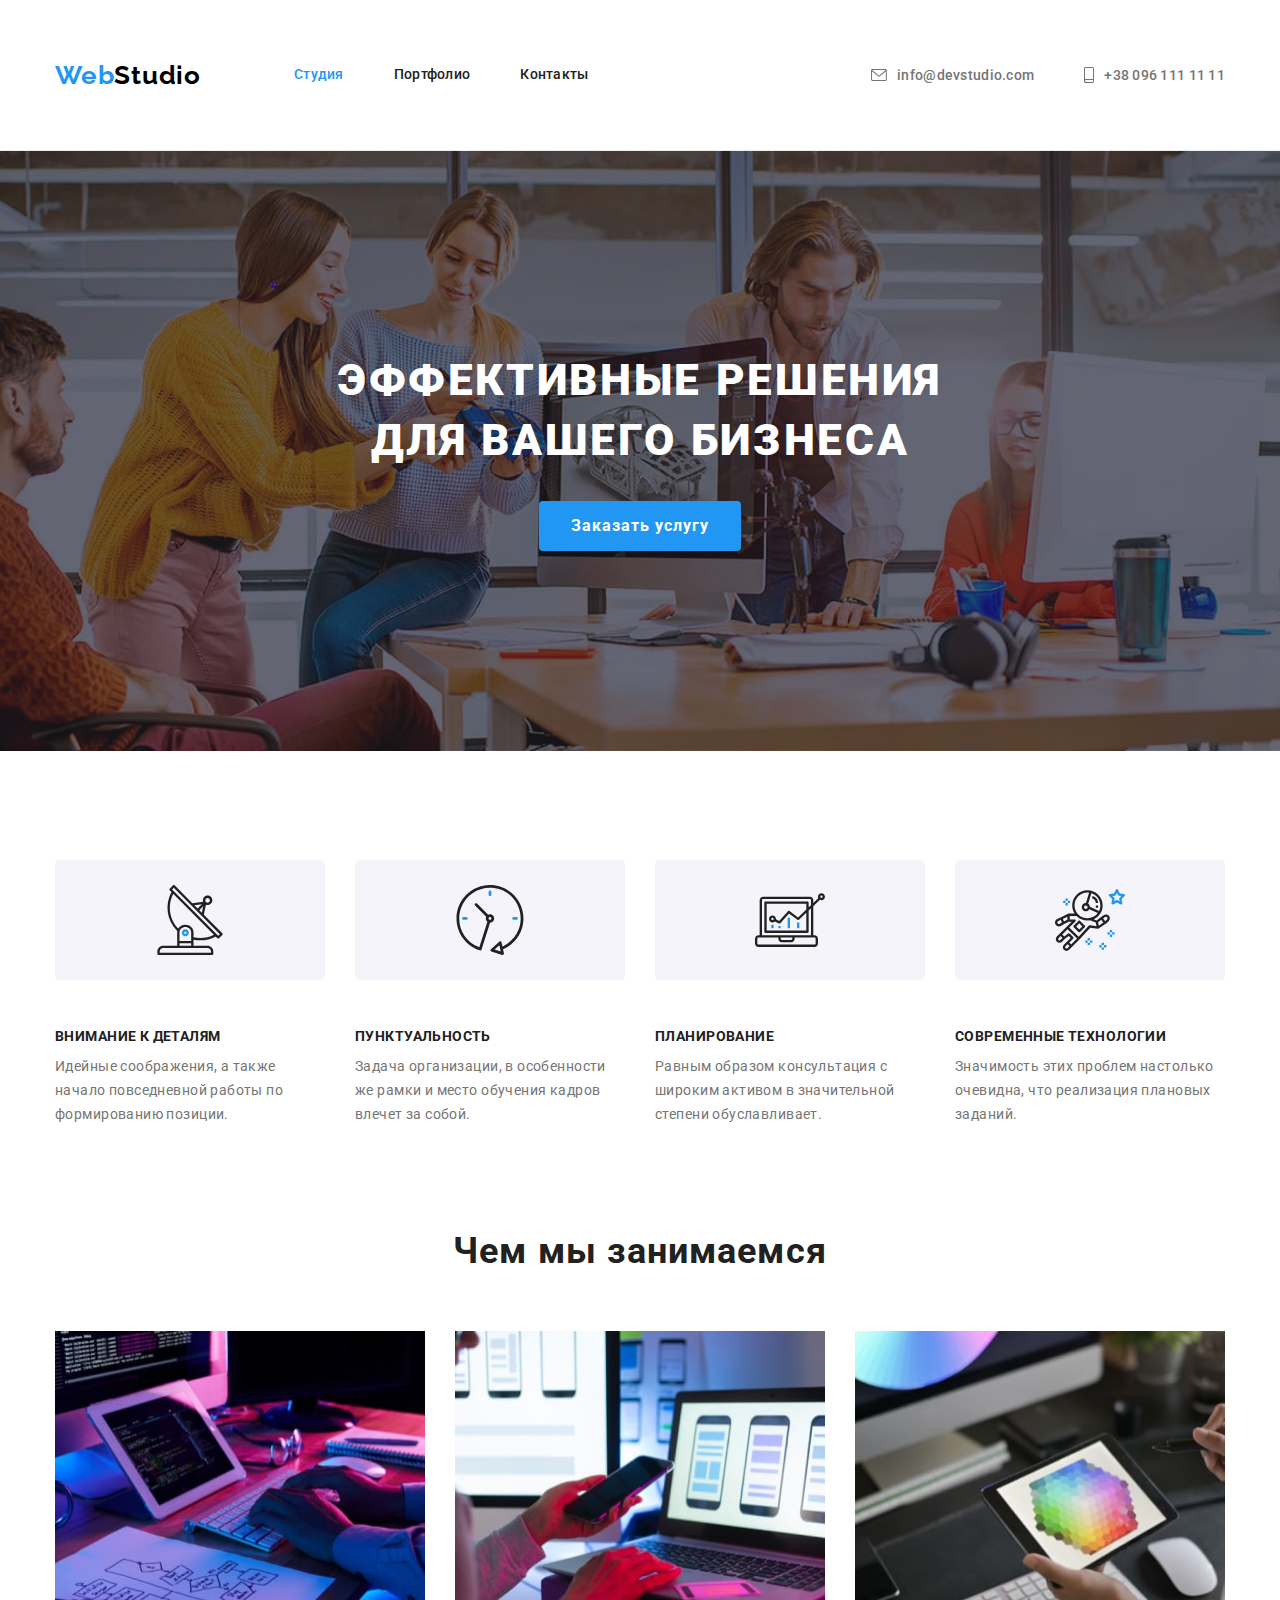
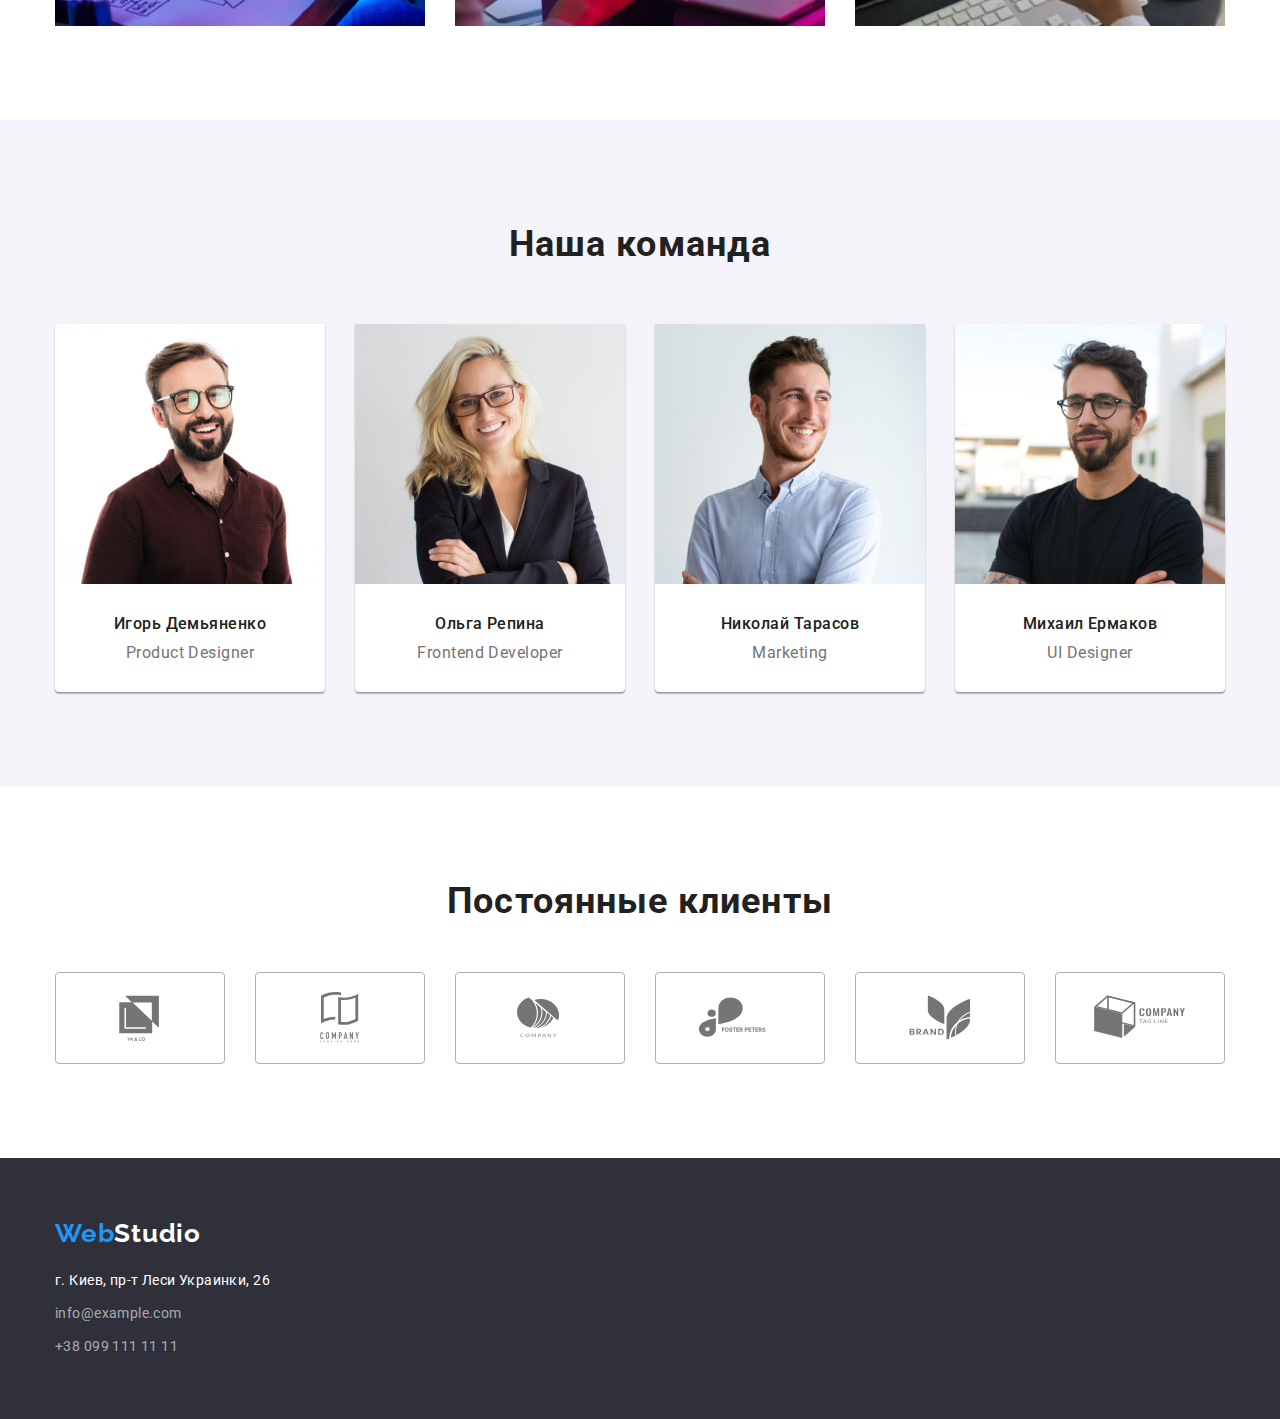
==== index.html @ 5acd1d56 "Adds clients section icons and styles" ====
<!DOCTYPE html>
<html lang="ru">
  <head>
    <meta charset="UTF-8" />
    <meta http-equiv="X-UA-Compatible" content="IE=edge" />
    <meta name="viewport" content="width=device-width, initial-scale=1.0" />
    <title>Студия</title>
    <link rel="preconnect" href="https://fonts.googleapis.com" />
    <link rel="preconnect" href="https://fonts.gstatic.com" crossorigin />
    <link
      href="https://fonts.googleapis.com/css2?family=Raleway:wght@700&family=Roboto:wght@400;500;700;900&display=swap"
      rel="stylesheet"
    />
    <link
      rel="stylesheet"
      href="https://cdnjs.cloudflare.com/ajax/libs/modern-normalize/1.1.0/modern-normalize.min.css"
    />
    <link rel="stylesheet" href="./css/styles.css" />
  </head>

  <body>
    <!-- Header -->
    <header class="page-header">
      <div class="container">
        <nav class="page-header-navigation">
          <a class="page-logo link" href="./index.html" lang="en"
            >Web<span class="header-logo">Studio</span></a
          >
          <ul class="page-header-navigation-list list">
            <li class="page-header-navigation-item">
              <a class="page-header-navigation-item-link link page-marker" href="./index.html"
                >Студия</a
              >
            </li>
            <li class="page-header-navigation-item">
              <a class="page-header-navigation-item-link link" href="./portfolio.html">Портфолио</a>
            </li>
            <li class="page-header-navigation-item">
              <a class="page-header-navigation-item-link link" href="">Контакты</a>
            </li>
          </ul>
        </nav>
        <ul class="page-header-contacts-list list">
          <li class="page-header-contacts-item">
            <a class="page-header-contacts-item-link link" href="mailto:info@devstudio.com"
              ><svg class="mail-icon" width="16" heigth="12">
                <use href="./images/sprite.svg#icon-envelope"></use></svg>info@devstudio.com
            </a>
          </li>
          <li class="page-header-contacts-item">
            <a class="page-header-contacts-item-link link" href="tel:+380961111111"
              ><svg class="phone-icon" width="10" heigth="16">
                <use href="./images/sprite.svg#icon-smartphone"></use></svg>+38 096 111 11 11
            </a>
          </li>
        </ul>
      </div>
    </header>

    <main>
      <!-- Hero Section -->
      <section class="page-hero">
        <div class="container">
          <h1 class="page-hero-title">Эффективные решения для вашего бизнеса</h1>
          <button class="page-hero-button" type="button">Заказать услугу</button>
        </div>
      </section>

      <!-- Benefits Section -->
      <section class="benefits-section">
        <div class="container">
          <h2 class="benefits-section-title visually-hidden">Наши преимущества</h2>
          <ul class="benefits-section-list list">
            <li class="benefits-section-item">
              <svg class="benefits-section-item-icon" width="270" heigth="120">
                <use href="./images/sprite.svg#icon-antena"></use>
              </svg>
              <h3 class="benefits-section-item-title">Внимание к деталям</h3>
              <p class="benefits-section-item-text">
                Идейные соображения, а также начало повседневной работы по формированию позиции.
              </p>
            </li>
            <li class="benefits-section-item">
              <svg class="benefits-section-item-icon" width="270" heigth="120">
                <use href="./images/sprite.svg#icon-clock"></use>
              </svg>
              <h3 class="benefits-section-item-title">Пунктуальность</h3>
              <p class="benefits-section-item-text">
                Задача организации, в особенности же рамки и место обучения кадров влечет за собой.
              </p>
            </li>
            <li class="benefits-section-item">
              <svg class="benefits-section-item-icon" width="270" heigth="120">
                <use href="./images/sprite.svg#icon-diagram"></use>
              </svg>
              <h3 class="benefits-section-item-title">Планирование</h3>
              <p class="benefits-section-item-text">
                Равным образом консультация с широким активом в значительной степени обуславливает.
              </p>
            </li>
            <li class="benefits-section-item">
              <svg class="benefits-section-item-icon" width="270" heigth="120">
                <use href="./images/sprite.svg#icon-astronaut"></use>
              </svg>
              <h3 class="benefits-section-item-title">Современные технологии</h3>
              <p class="benefits-section-item-text">
                Значимость этих проблем настолько очевидна, что реализация плановых заданий.
              </p>
            </li>
          </ul>
        </div>
      </section>

      <!-- Our work Section -->
      <section class="our-work-sectoin">
        <div class="container">
          <h2 class="our-work-sectoin-title">Чем мы занимаемся</h2>
          <ul class="our-work-sectoin-list list">
            <li class="our-work-sectoin-item">
              <img
                class="our-work-sectoin-item-picture"
                src="./images/what-we-do/what-we-do-pic-1.jpg"
                alt="Программист набирает прогрмный код"
                width="370"
                height="295"
              />
            </li>
            <li class="our-work-sectoin-item">
              <img
                class="our-work-sectoin-item-picture"
                src="./images/what-we-do/what-we-do-pic-2.jpg"
                alt="Процесс разработки мобильной версии приложения"
                width="370"
                height="295"
              />
            </li>
            <li class="our-work-sectoin-item">
              <img
                class="our-work-sectoin-item-picture"
                src="./images/what-we-do/what-we-do-pic-3.jpg"
                alt="Процесс выбора цвета из палитры цветов"
                width="370"
                height="295"
              />
            </li>
          </ul>
        </div>
      </section>

      <!-- Our team Section -->
      <section class="team-section">
        <div class="container">
          <h2 class="team-section-title">Наша команда</h2>
          <ul class="team-section-list list">
            <li class="team-section-person">
              <img
                class="team-section-person-photo"
                src="./images/our-team/team-member-pic-1.jpg"
                alt="Фотография дизайнера продукта"
                width="270"
                height="260"
              />
              <h3 class="team-section-person-name">Игорь Демьяненко</h3>
              <p class="team-section-person-profession" lang="en">Product Designer</p>
            </li>
            <li class="team-section-person">
              <img
                class="team-section-person-photo"
                src="./images/our-team/team-member-pic-2.jpg"
                alt="Фотография фронт энд разработчика"
                width="270"
                height="260"
              />
              <h3 class="team-section-person-name">Ольга Репина</h3>
              <p class="team-section-person-profession" lang="en">Frontend Developer</p>
            </li>
            <li class="team-section-person">
              <img
                class="team-section-person-photo"
                src="./images/our-team/team-member-pic-3.jpg"
                alt="Фотография маркетолога"
                width="270"
                height="260"
              />
              <h3 class="team-section-person-name">Николай Тарасов</h3>
              <p class="team-section-person-profession" lang="en">Marketing</p>
            </li>
            <li class="team-section-person">
              <img
                class="team-section-person-photo"
                src="./images/our-team/team-member-pic-4.jpg"
                alt="Фотография дизайнера пользовательского интерфейса"
                width="270"
                height="260"
              />
              <h3 class="team-section-person-name">Михаил Ермаков</h3>
              <p class="team-section-person-profession" lang="en">UI Designer</p>
            </li>
          </ul>
        </div>
      </section>

      <!-- Clients Section -->
      <section class="clients-section">
        <div class="container">
          <h2 class="clients-section-title">Постоянные клиенты</h2>
          <ul class="clients-section-list list">
            <li class="clients-section-item">
              <a class="client-section-item-link link" href=""><svg class="clients-section-item-icon" width="106" heigth="60">
                <use href="./images/sprite.svg#icon-client-1"></use>
              </svg></a>
            </li>
            <li class="clients-section-item">
              <a class="client-section-item-link link" href=""><svg class="clients-section-item-icon" width="106" heigth="60">
                <use href="./images/sprite.svg#icon-client-2"></use>
              </svg></a>
            </li>
            <li class="clients-section-item">
              <a class="client-section-item-link link" href=""><svg class="clients-section-item-icon" width="106" heigth="60">
                <use href="./images/sprite.svg#icon-client-3"></use>
              </svg></a>
            </li>
            <li class="clients-section-item">
              <a class="client-section-item-link link" href=""><svg class="clients-section-item-icon" width="106" heigth="60">
                <use href="./images/sprite.svg#icon-client-4"></use>
              </svg></a>
            </li>
            <li class="clients-section-item">
              <a class="client-section-item-link link" href=""><svg class="clients-section-item-icon" width="106" heigth="60">
                <use href="./images/sprite.svg#icon-client-5"></use>
              </svg></a>
            </li>
            <li class="clients-section-item">
              <a class="client-section-item-link link" href=""><svg class="clients-section-item-icon" width="106" heigth="60">
                <use href="./images/sprite.svg#icon-client-6"></use>
              </svg></a>
            </li>
          </ul>
        </div>
      </section>
    </main>

    <!-- Footer -->
    <footer class="page-footer">
      <div class="container">
        <a class="page-logo link" href="./index.html" lang="en"
          >Web<span class="footer-logo">Studio</span></a
        >
        <address class="page-footer-address">
          <ul class="page-footer-address-list list">
            <li class="page-footer-address-item">
              <a
                class="page-footer-address-item-address link"
                href="https://goo.gl/maps/Gpic2GzjELETUbJ9A"
                target="_blank"
                rel="noopener noreferrer"
                >г. Киев, пр-т Леси Украинки, 26</a
              >
            </li>
            <li class="page-footer-address-item">
              <a class="page-footer-address-item-mail link" href="mailto:info@example.com"
                >info@example.com</a
              >
            </li>
            <li class="page-footer-address-item">
              <a class="page-footer-address-item-tel link" href="tel:+380991111111"
                >+38 099 111 11 11</a
              >
            </li>
          </ul>
        </address>
      </div>
    </footer>
  </body>
</html>
---- css/styles.css ----
:root {
  --main-title-color: #212121;
  --main-text-color: #757575;
  --main-navigation-item-color: #212121;
  --accent-color: #2196f3;
  --current-page-marker-color: #2196f3;

  --section-padding-top: 94px;
  --section-padding-bottom: 94px;
  --main-gap: 30px;
}

body {
  font-family: 'Roboto', sans-serif;
  color: var(--main-text-color);
}

h1,
h2,
h3,
h4,
h5,
h6,
p {
  margin-top: 0;
  margin-bottom: 0;
}

ul {
  margin-top: 0;
  margin-bottom: 0;
  padding-left: 0;
}

/* -***- Utiliyt classes -***- */
.visually-hidden {
  position: absolute;
  width: 1px;
  height: 1px;
  margin: -1px;
  padding: 0;
  overflow: hidden;
  border: 0;
  clip: rect(0 0 0 0);
}

.list {
  list-style: none;
}

.link {
  text-decoration: none;
}

.container {
  width: 1200px;
  padding-left: 15px;
  padding-right: 15px;
  margin: 0 auto;

  /* outline: 1px solid teal; */
}

.page-logo {
  font-family: 'Raleway', sans-serif;
  font-weight: 700;
  font-size: 26px;
  line-height: 1.19;
  letter-spacing: 0.03em;

  color: #2196f3;
}

/* -***-Index page-***- */

/* ---Header--- */
.page-header {
  border-bottom: 1px solid #ececec;
}

/* Logo */
.page-header .container {
  display: flex;
}

.page-header-navigation {
  display: flex;
  align-items: center;
}

.page-logo .header-logo {
  color: #000000;
}

/* Header Navigation */
.page-header-navigation-list {
  display: flex;
  margin-left: 93px;
}

.page-header-navigation-item + .page-header-navigation-item {
  margin-left: 50px;
}

.page-header-navigation-item-link {
  font-weight: 500;
  font-size: 14px;
  line-height: 1.14;
  letter-spacing: 0.02em;

  color: var(--main-navigation-item-color);

  display: block;
  padding-top: 32px;
  padding-bottom: 32px;
}

.page-header-navigation-item-link:hover,
.page-header-navigation-item-link:focus {
  color: var(--accent-color);
}

/* Header Contacts */
.page-header-contacts-list {
  display: flex;
  margin-left: auto;
  align-items: center;
}

.page-header-contacts-item + .page-header-contacts-item {
  margin-left: 50px;
}

.page-header-contacts-item-link {
  font-weight: 500;
  font-size: 14px;
  line-height: 1, 14;
  letter-spacing: 0.02em;

  color: #757575;

  display: flex;
  align-items: center;
}

.page-header-contacts-item-link:hover,
.page-header-contacts-item-link:focus {
  color: var(--accent-color);
}

.mail-icon,
.phone-icon {
  fill: currentColor;
  margin-right: 10px;
}

.page-marker {
  color: var(--current-page-marker-color);
}

/* ---Hero Section--- */
.page-hero {
  padding-top: 200px;
  padding-bottom: 200px;

  background-color: #c4c4c4;
  background-image: linear-gradient(rgba(47, 48, 58, 0.4), rgba(47, 48, 58, 0.4)),
    url(../images/hero-section/hero-bg.jpg);
  background-repeat: no-repeat;
  background-position: center;
  background-size: cover;
}

.page-hero-title {
  font-weight: 900;
  font-size: 44px;
  line-height: 1.36;
  letter-spacing: 0.06em;
  text-transform: uppercase;
  text-align: center;

  color: #ffffff;

  display: block;
  width: 696px;
  margin-left: auto;
  margin-right: auto;
}

.page-hero-button {
  font-family: 'Roboto', sans-serif;
  font-weight: 700;
  font-size: 16px;
  line-height: 1.87;
  letter-spacing: 0.06em;

  cursor: pointer;

  color: #ffffff;
  background-color: #2196f3;
  border: 0;
  padding: 10px 32px;
  box-shadow: 0px 4px 4px rgba(0, 0, 0, 0.15);
  border-radius: 4px;

  display: block;
  margin-top: 30px;
  margin-left: auto;
  margin-right: auto;
}

.page-hero-button:hover,
.page-hero-button:focus {
  background-color: #188ce8;
}

/* ---Benefits Section--- */
.benefits-section {
  padding-top: var(--section-padding-top);
  padding-bottom: var(--section-padding-bottom);
}

.benefits-section-list {
  display: flex;
}

.benefits-section-item + .benefits-section-item {
  margin-left: var(--main-gap);
}

.benefits-section-item-icon {
}

.benefits-section-item-title {
  font-weight: 700;
  font-size: 14px;
  line-height: 1.14;
  letter-spacing: 0.03em;
  text-transform: uppercase;

  color: var(--main-title-color);

  margin-top: 30px;
}

.benefits-section-item-text {
  font-size: 14px;
  line-height: 1.71;
  letter-spacing: 0.03em;

  display: block;
  margin-top: 10px;
}

/* ---Our work Section--- */
.our-work-sectoin {
  padding-bottom: var(--section-padding-bottom);
}

.our-work-sectoin-title {
  font-weight: 700;
  font-size: 36px;
  line-height: 1.67;
  letter-spacing: 0.03em;
  text-align: center;

  color: var(--main-title-color);
}

.our-work-sectoin-list {
  display: flex;
  margin-top: 50px;
}

.our-work-sectoin-item + .our-work-sectoin-item {
  margin-left: var(--main-gap);
}

.our-work-sectoin-item-picture {
  display: block;
}

/* ---Our team Section--- */
.team-section {
  padding-top: var(--section-padding-top);
  padding-bottom: var(--section-padding-bottom);

  background: #f5f4fa;
}

.team-section-title {
  font-weight: 700;
  font-size: 36px;
  line-height: 1.67;
  letter-spacing: 0.03em;
  text-align: center;

  color: var(--main-title-color);
}

.team-section-list {
  display: flex;
  margin-top: 50px;
}

.team-section-person {
  background: #ffffff;
  box-shadow: 0px 1px 3px rgba(0, 0, 0, 0.12), 0px 1px 1px rgba(0, 0, 0, 0.14),
    0px 2px 1px rgba(0, 0, 0, 0.2);
  border-radius: 0px 0px 4px 4px;
  padding-bottom: 30px;
}

.team-section-person-photo {
  display: block;
}

.team-section-person + .team-section-person {
  margin-left: var(--main-gap);
}

.team-section-person-name {
  font-weight: 500;
  font-size: 16px;
  line-height: 1.19;
  letter-spacing: 0.03em;
  text-align: center;

  color: #212121;

  margin-top: 30px;
}

.team-section-person-profession {
  font-size: 16px;
  line-height: 1.19;
  letter-spacing: 0.03em;
  text-align: center;

  margin-top: 10px;
}

/* --Clients Section--- */
.clients-section {
  padding-top: var(--section-padding-top);
  padding-bottom: var(--section-padding-bottom);
}

.clients-section-title {
  font-weight: bold;
  font-size: 36px;
  line-height: 1.17;
  text-align: center;
  letter-spacing: 0.03em;

  color: var(--main-title-color);
}

.clients-section-list {
  display: flex;
  margin-top: 50px;
}

.clients-section-item:not(:last-child) {
  margin-right: var(--main-gap);
}

.client-section-item-link {
  display: flex;
  width: 170px;
  height: 92px;
  border: 1px solid #afb1b8;
  border-radius: 4px;
  padding: 16px 32px;
  color: var(--main-text-color);
}

.client-section-item-link:hover,
.client-section-item-link :focus {
  color: var(--accent-color);
  border: 1px solid var(--accent-color);
}

.clients-section-item-icon {
  fill: currentColor;
}

/* ---Footer--- */
.page-footer {
  background-color: #2f303a;
}

.page-logo .footer-logo {
  color: #ffffff;
}

.page-footer .container {
  padding-top: 60px;
  padding-bottom: 60px;
}

.page-footer-address {
  display: block;
  margin-top: 20px;
}

.page-footer-address-item + .page-footer-address-item {
  display: block;
  margin-top: 9px;
}

.page-footer-address-item-address {
  font-style: normal;
  font-size: 14px;
  line-height: 1.71;
  letter-spacing: 0.03em;

  color: #ffffff;
}

.page-footer-address-item-address:hover,
.page-footer-address-item-address:focus {
  color: var(--accent-color);
}

.page-footer-address-item-mail,
.page-footer-address-item-tel {
  font-style: normal;
  font-size: 14px;
  line-height: 1.71;
  letter-spacing: 0.03em;

  color: rgba(255, 255, 255, 0.6);
}

.page-footer-address-item-mail:hover,
.page-footer-address-item-mail:focus {
  color: var(--accent-color);
}

.page-footer-address-item-tel:hover,
.page-footer-address-item-tel:focus {
  color: var(--accent-color);
}

/* -***-Portfolio page-***- */
.projects {
  padding-top: var(--section-padding-top);
  padding-bottom: var(--section-padding-bottom);
}

/* ---Filters Section--- */
.filters-list {
  display: flex;
  justify-content: center;
}

.filters-item + .filters-item {
  margin-left: 8px;
}

.filters-button {
  font-family: 'Roboto', sans-serif;
  font-weight: 500;
  font-size: 16px;
  line-height: 1.62;
  letter-spacing: 0.03em;

  cursor: pointer;

  color: #212121;
  background: #f5f4fa;

  border-radius: 4px;
  border: 0;
  padding: 6px 22px;
}

.active-button {
  color: #ffffff;
  text-shadow: 0px 4px 4px rgba(0, 0, 0, 0.25);
  background-color: #2196f3;
}

.filters-button:hover,
.filters-button:focus {
  color: #ffffff;
  text-shadow: 0px 4px 4px rgba(0, 0, 0, 0.25);
  background-color: var(--accent-color);
}

/* ---Projects Section--- */

.project-list {
  display: flex;
  flex-wrap: wrap;
  margin-top: 50px;
  margin-right: calc(-1 * var(--main-gap));
  margin-bottom: -30px;
}

.project-item {
  flex-basis: calc(100% / 3 - 30px);
  margin-right: var(--main-gap);
  margin-bottom: 30px;
  padding-bottom: 20px;

  background: #ffffff;
}

.project-preview {
  display: block;
  max-width: 100%;
}

.project-item-description {
  padding: 20px 24px;
  border-left: 1px solid #eeeeee;
  border-right: 1px solid #eeeeee;
  border-bottom: 1px solid #eeeeee;
}

.project-title {
  font-weight: 700;
  font-size: 18px;
  line-height: 2;
  letter-spacing: 0.06em;

  color: var(--main-title-color);
}

.project-category {
  font-size: 16px;
  line-height: 1.87;
  letter-spacing: 0.03em;
  color: var(--main-text-color);

  margin-top: 4px;
}
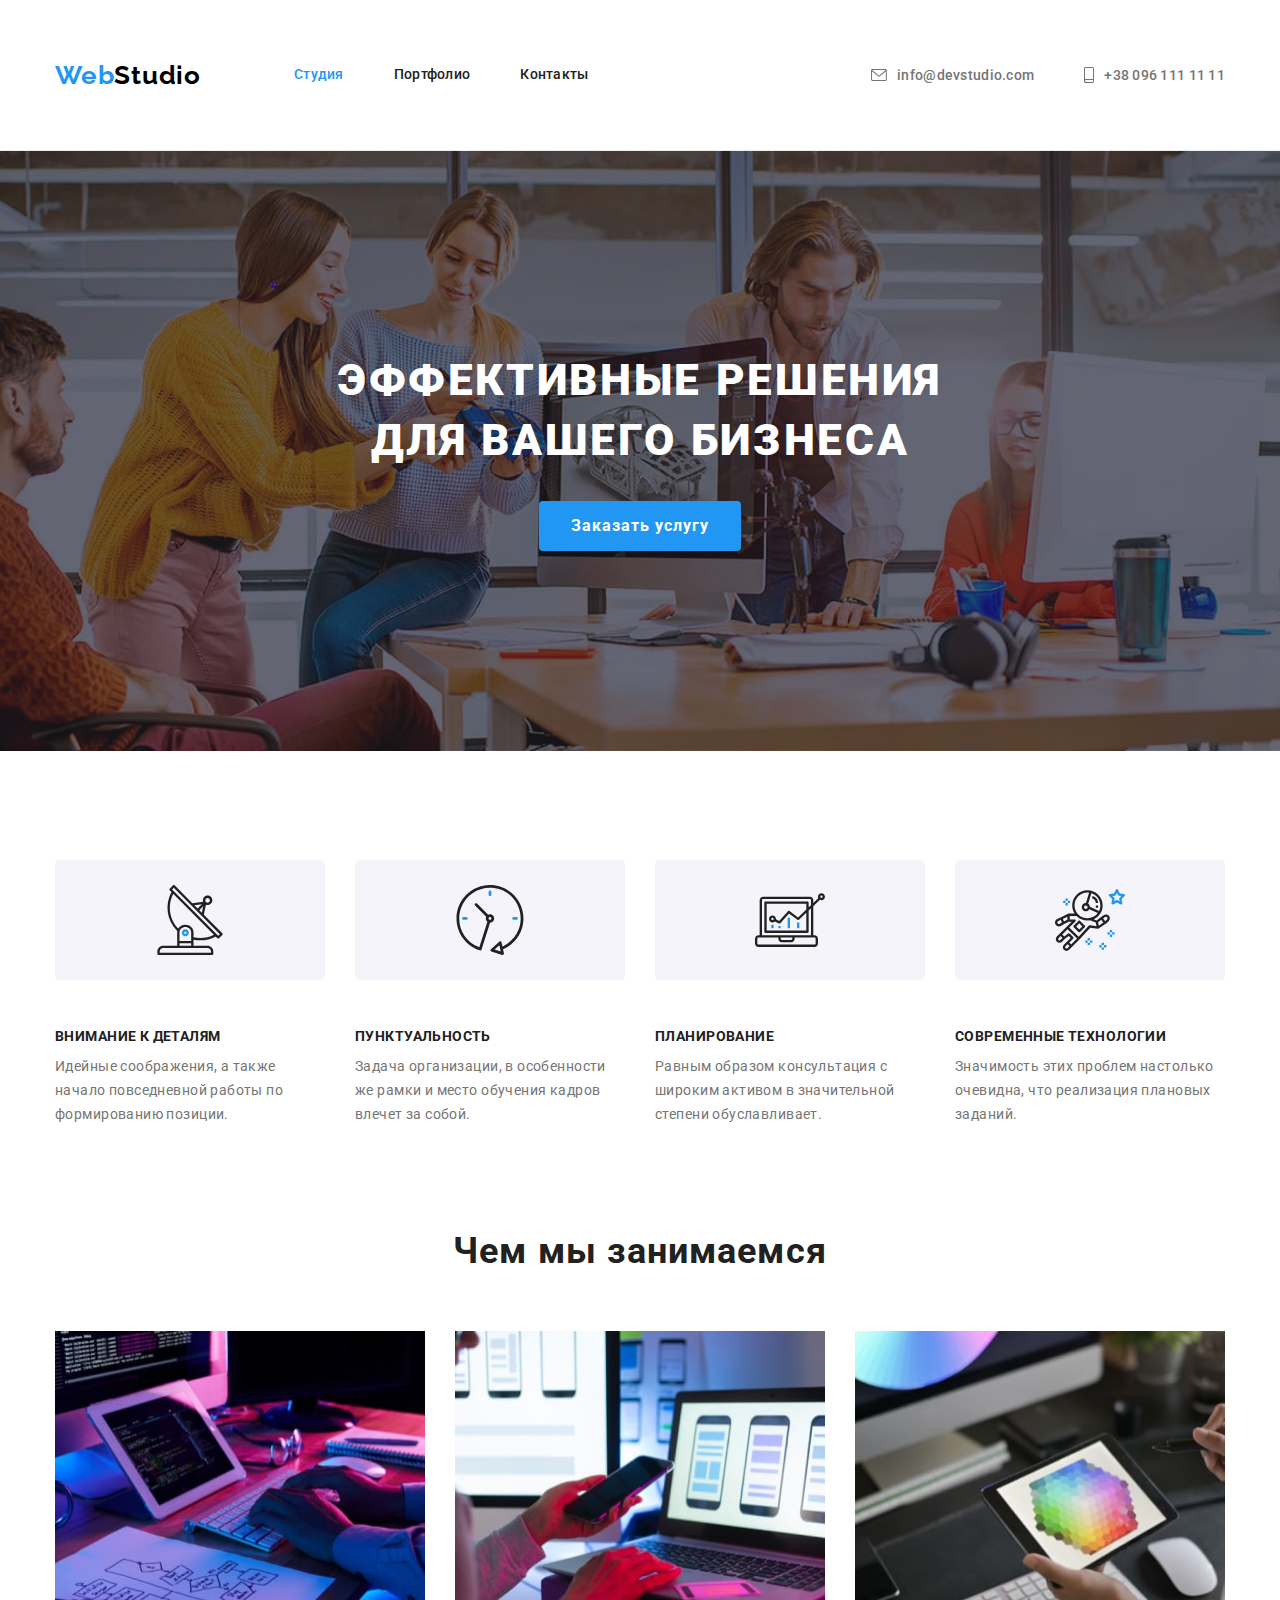
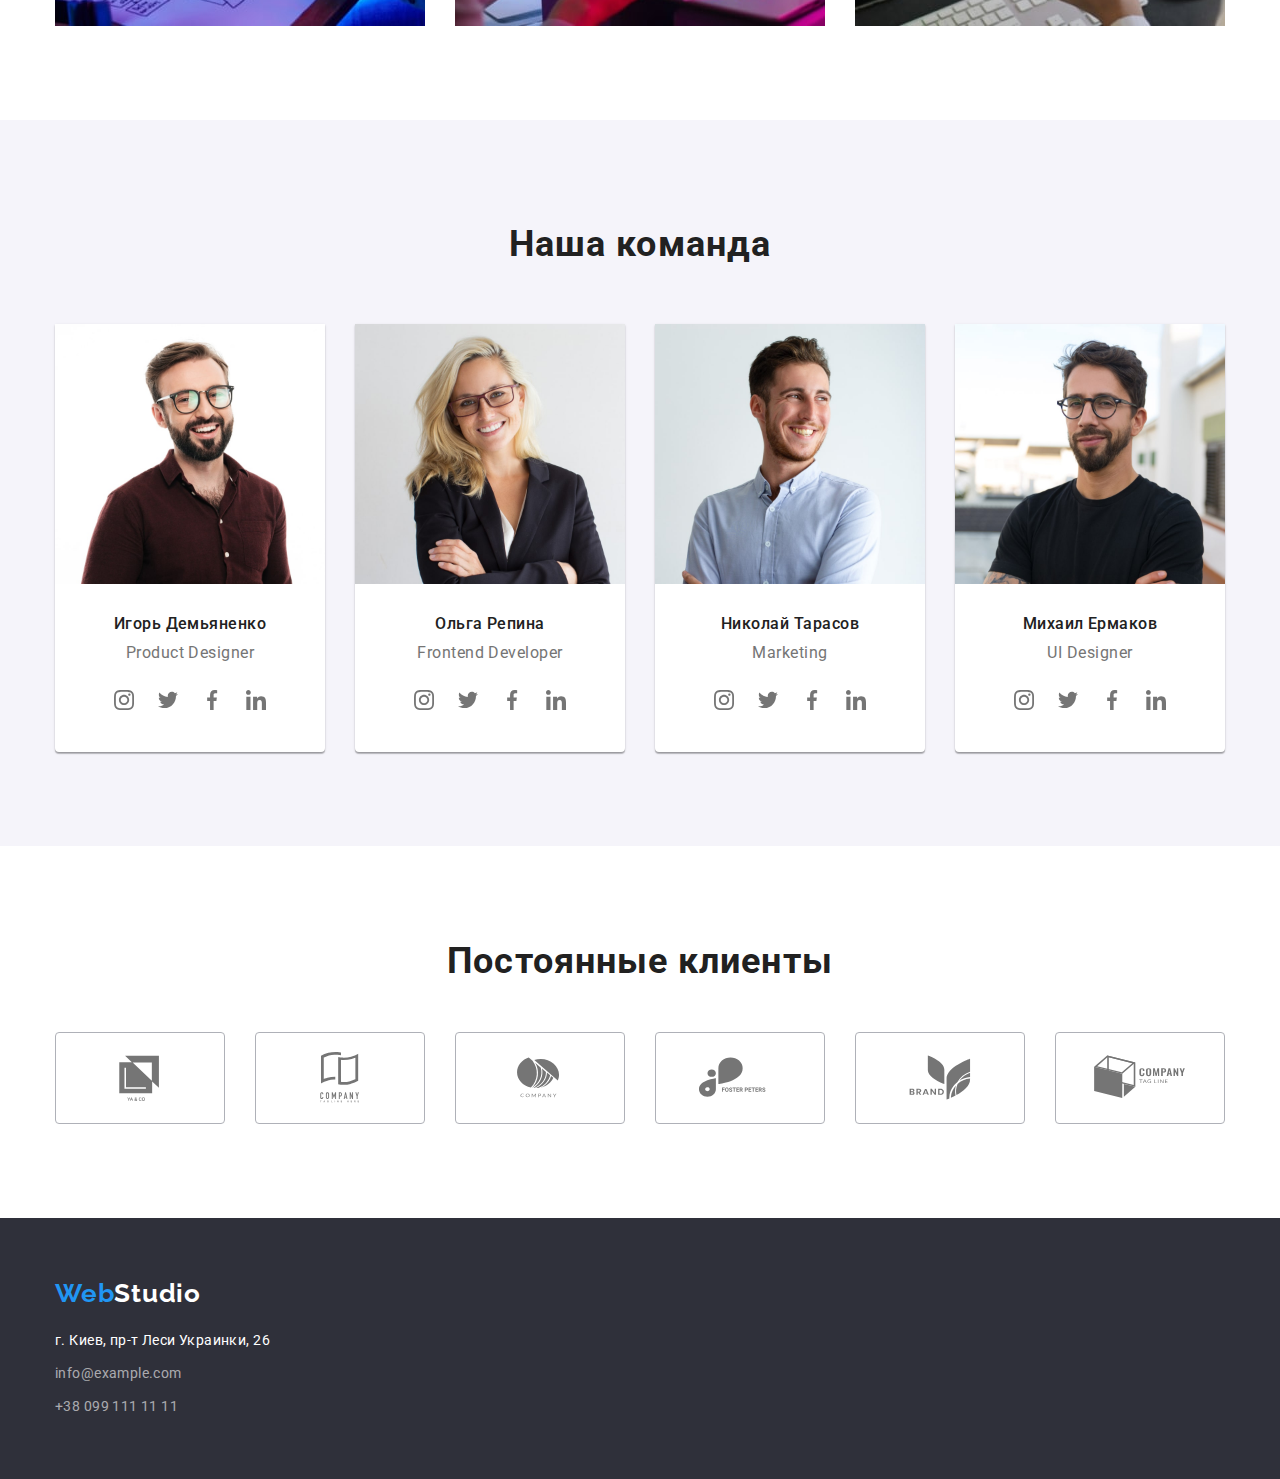
==== commit ad43c38a: "Adds social icons in our team section and styles" ====
--- a/index.html
+++ b/index.html
@@ -162,6 +162,12 @@
               />
               <h3 class="team-section-person-name">Игорь Демьяненко</h3>
               <p class="team-section-person-profession" lang="en">Product Designer</p>
+              <ul class="team-section-person-social-list list">
+                <li class="team-section-person-social-item"><a href="" class="team-section-person-social-item-link link"><svg class="team-section-person-social-item-icon" width="20" height="20"><use href="./images/sprite.svg#icon-instagram"></use></svg></a></li>
+                <li class="team-section-person-social-item"><a href="" class="team-section-person-social-item-link link"><svg class="team-section-person-social-item-icon" width="20" height="20"><use href="./images/sprite.svg#icon-twitter"></use></svg></a></li>
+                <li class="team-section-person-social-item"><a href="" class="team-section-person-social-item-link link"><svg class="team-section-person-social-item-icon" width="20" height="20"><use href="./images/sprite.svg#icon-facebook"></use></svg></a></li>
+                <li class="team-section-person-social-item"><a href="" class="team-section-person-social-item-link link"><svg class="team-section-person-social-item-icon" width="20" height="20"><use href="./images/sprite.svg#icon-linkedin"></use></svg></a></li>
+              </ul>
             </li>
             <li class="team-section-person">
               <img
@@ -173,6 +179,24 @@
               />
               <h3 class="team-section-person-name">Ольга Репина</h3>
               <p class="team-section-person-profession" lang="en">Frontend Developer</p>
+              <ul class="team-section-person-social-list list">
+                <li class="team-section-person-social-item"><a href="" class="team-section-person-social-item-link link"><svg
+                      class="team-section-person-social-item-icon" width="20" height="20">
+                      <use href="./images/sprite.svg#icon-instagram"></use>
+                    </svg></a></li>
+                <li class="team-section-person-social-item"><a href="" class="team-section-person-social-item-link link"><svg
+                      class="team-section-person-social-item-icon" width="20" height="20">
+                      <use href="./images/sprite.svg#icon-twitter"></use>
+                    </svg></a></li>
+                <li class="team-section-person-social-item"><a href="" class="team-section-person-social-item-link link"><svg
+                      class="team-section-person-social-item-icon" width="20" height="20">
+                      <use href="./images/sprite.svg#icon-facebook"></use>
+                    </svg></a></li>
+                <li class="team-section-person-social-item"><a href="" class="team-section-person-social-item-link link"><svg
+                      class="team-section-person-social-item-icon" width="20" height="20">
+                      <use href="./images/sprite.svg#icon-linkedin"></use>
+                    </svg></a></li>
+              </ul>
             </li>
             <li class="team-section-person">
               <img
@@ -184,6 +208,24 @@
               />
               <h3 class="team-section-person-name">Николай Тарасов</h3>
               <p class="team-section-person-profession" lang="en">Marketing</p>
+              <ul class="team-section-person-social-list list">
+                <li class="team-section-person-social-item"><a href="" class="team-section-person-social-item-link link"><svg
+                      class="team-section-person-social-item-icon" width="20" height="20">
+                      <use href="./images/sprite.svg#icon-instagram"></use>
+                    </svg></a></li>
+                <li class="team-section-person-social-item"><a href="" class="team-section-person-social-item-link link"><svg
+                      class="team-section-person-social-item-icon" width="20" height="20">
+                      <use href="./images/sprite.svg#icon-twitter"></use>
+                    </svg></a></li>
+                <li class="team-section-person-social-item"><a href="" class="team-section-person-social-item-link link"><svg
+                      class="team-section-person-social-item-icon" width="20" height="20">
+                      <use href="./images/sprite.svg#icon-facebook"></use>
+                    </svg></a></li>
+                <li class="team-section-person-social-item"><a href="" class="team-section-person-social-item-link link"><svg
+                      class="team-section-person-social-item-icon" width="20" height="20">
+                      <use href="./images/sprite.svg#icon-linkedin"></use>
+                    </svg></a></li>
+              </ul>
             </li>
             <li class="team-section-person">
               <img
@@ -195,6 +237,24 @@
               />
               <h3 class="team-section-person-name">Михаил Ермаков</h3>
               <p class="team-section-person-profession" lang="en">UI Designer</p>
+              <ul class="team-section-person-social-list list">
+                <li class="team-section-person-social-item"><a href="" class="team-section-person-social-item-link link"><svg
+                      class="team-section-person-social-item-icon" width="20" height="20">
+                      <use href="./images/sprite.svg#icon-instagram"></use>
+                    </svg></a></li>
+                <li class="team-section-person-social-item"><a href="" class="team-section-person-social-item-link link"><svg
+                      class="team-section-person-social-item-icon" width="20" height="20">
+                      <use href="./images/sprite.svg#icon-twitter"></use>
+                    </svg></a></li>
+                <li class="team-section-person-social-item"><a href="" class="team-section-person-social-item-link link"><svg
+                      class="team-section-person-social-item-icon" width="20" height="20">
+                      <use href="./images/sprite.svg#icon-facebook"></use>
+                    </svg></a></li>
+                <li class="team-section-person-social-item"><a href="" class="team-section-person-social-item-link link"><svg
+                      class="team-section-person-social-item-icon" width="20" height="20">
+                      <use href="./images/sprite.svg#icon-linkedin"></use>
+                    </svg></a></li>
+              </ul>
             </li>
           </ul>
         </div>
--- a/css/styles.css
+++ b/css/styles.css
@@ -340,6 +340,41 @@
   margin-top: 10px;
 }
 
+.team-section-person-social-list {
+  display: flex;
+  align-content: center;
+  justify-content: center;
+}
+
+.eam-section-person-social-item:not(:last-child) {
+  margin-right: 10px;
+}
+
+/* .eam-section-person-social-item {
+  display: flex;
+} */
+
+.team-section-person-social-item-link {
+  display: flex;
+  width: 44px;
+  height: 44px;
+  border-radius: 50%;
+  margin-top: 16px;
+  align-items: center;
+  justify-content: center;
+  color: var(--main-text-color);
+}
+
+.team-section-person-social-item-link:hover,
+.team-section-person-social-item-link:focus {
+  background-color: var(--accent-color);
+  color: #ffffff;
+}
+
+.team-section-person-social-item-icon {
+  fill: currentColor;
+}
+
 /* --Clients Section--- */
 .clients-section {
   padding-top: var(--section-padding-top);
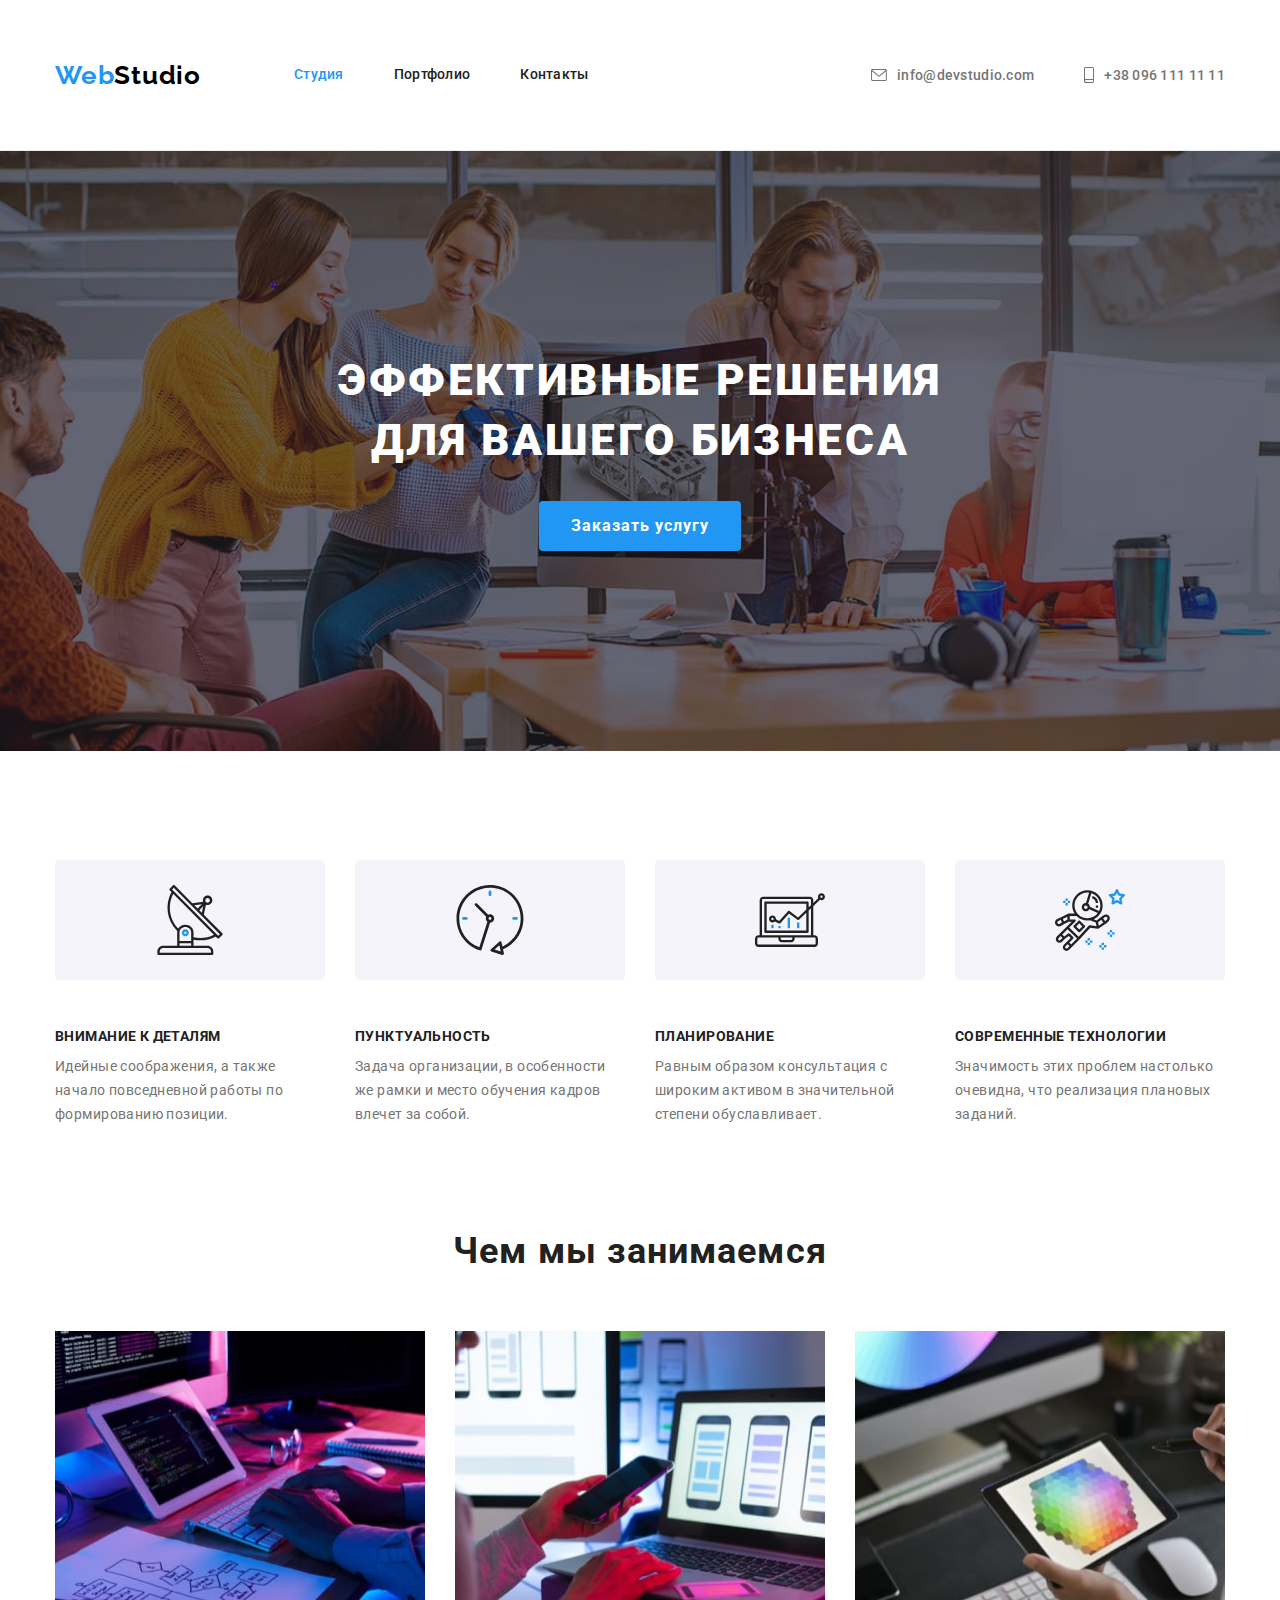
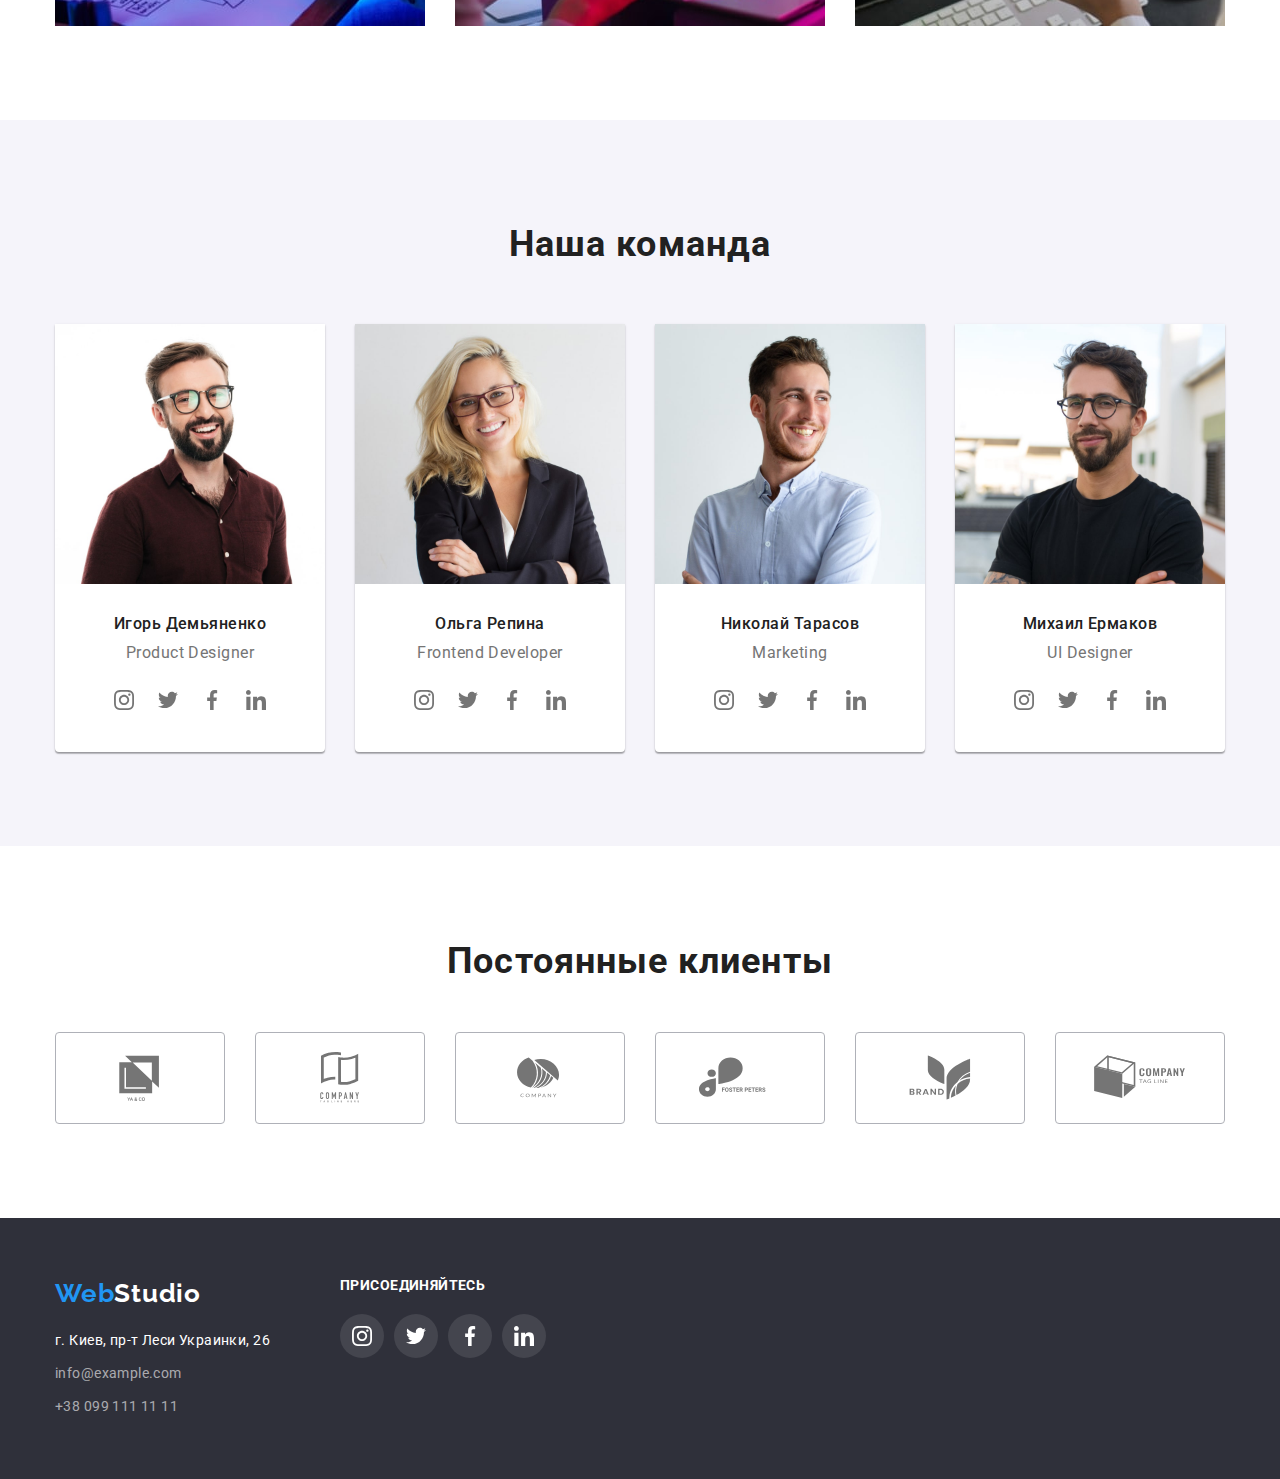
==== commit f2213252: "Adds footer markup, icons and styles" ====
--- a/index.html
+++ b/index.html
@@ -42,15 +42,15 @@
         </nav>
         <ul class="page-header-contacts-list list">
           <li class="page-header-contacts-item">
-            <a class="page-header-contacts-item-link link" href="mailto:info@devstudio.com"
-              ><svg class="mail-icon" width="16" heigth="12">
-                <use href="./images/sprite.svg#icon-envelope"></use></svg>info@devstudio.com
+            <a class="page-header-contacts-item-link link" href="mailto:info@devstudio.com">
+              <svg class="mail-icon" width="16" heigth="12">
+                <use href="./images/icons.svg#icon-envelope"></use></svg>info@devstudio.com
             </a>
           </li>
           <li class="page-header-contacts-item">
             <a class="page-header-contacts-item-link link" href="tel:+380961111111"
               ><svg class="phone-icon" width="10" heigth="16">
-                <use href="./images/sprite.svg#icon-smartphone"></use></svg>+38 096 111 11 11
+                <use href="./images/icons.svg#icon-smartphone"></use></svg>+38 096 111 11 11
             </a>
           </li>
         </ul>
@@ -73,7 +73,7 @@
           <ul class="benefits-section-list list">
             <li class="benefits-section-item">
               <svg class="benefits-section-item-icon" width="270" heigth="120">
-                <use href="./images/sprite.svg#icon-antena"></use>
+                <use href="./images/icons.svg#icon-antena"></use>
               </svg>
               <h3 class="benefits-section-item-title">Внимание к деталям</h3>
               <p class="benefits-section-item-text">
@@ -82,7 +82,7 @@
             </li>
             <li class="benefits-section-item">
               <svg class="benefits-section-item-icon" width="270" heigth="120">
-                <use href="./images/sprite.svg#icon-clock"></use>
+                <use href="./images/icons.svg#icon-clock"></use>
               </svg>
               <h3 class="benefits-section-item-title">Пунктуальность</h3>
               <p class="benefits-section-item-text">
@@ -91,7 +91,7 @@
             </li>
             <li class="benefits-section-item">
               <svg class="benefits-section-item-icon" width="270" heigth="120">
-                <use href="./images/sprite.svg#icon-diagram"></use>
+                <use href="./images/icons.svg#icon-diagram"></use>
               </svg>
               <h3 class="benefits-section-item-title">Планирование</h3>
               <p class="benefits-section-item-text">
@@ -100,7 +100,7 @@
             </li>
             <li class="benefits-section-item">
               <svg class="benefits-section-item-icon" width="270" heigth="120">
-                <use href="./images/sprite.svg#icon-astronaut"></use>
+                <use href="./images/icons.svg#icon-astronaut"></use>
               </svg>
               <h3 class="benefits-section-item-title">Современные технологии</h3>
               <p class="benefits-section-item-text">
@@ -163,10 +163,22 @@
               <h3 class="team-section-person-name">Игорь Демьяненко</h3>
               <p class="team-section-person-profession" lang="en">Product Designer</p>
               <ul class="team-section-person-social-list list">
-                <li class="team-section-person-social-item"><a href="" class="team-section-person-social-item-link link"><svg class="team-section-person-social-item-icon" width="20" height="20"><use href="./images/sprite.svg#icon-instagram"></use></svg></a></li>
-                <li class="team-section-person-social-item"><a href="" class="team-section-person-social-item-link link"><svg class="team-section-person-social-item-icon" width="20" height="20"><use href="./images/sprite.svg#icon-twitter"></use></svg></a></li>
-                <li class="team-section-person-social-item"><a href="" class="team-section-person-social-item-link link"><svg class="team-section-person-social-item-icon" width="20" height="20"><use href="./images/sprite.svg#icon-facebook"></use></svg></a></li>
-                <li class="team-section-person-social-item"><a href="" class="team-section-person-social-item-link link"><svg class="team-section-person-social-item-icon" width="20" height="20"><use href="./images/sprite.svg#icon-linkedin"></use></svg></a></li>
+                <li class="team-section-person-social-item"><a href="" class="team-section-person-social-item-link link"><svg
+                      class="team-section-person-social-item-icon" width="20" height="20">
+                      <use href="./images/icons.svg#icon-instagram"></use>
+                    </svg></a></li>
+                <li class="team-section-person-social-item"><a href="" class="team-section-person-social-item-link link"><svg
+                      class="team-section-person-social-item-icon" width="20" height="20">
+                      <use href="./images/icons.svg#icon-twitter"></use>
+                    </svg></a></li>
+                <li class="team-section-person-social-item"><a href="" class="team-section-person-social-item-link link"><svg
+                      class="team-section-person-social-item-icon" width="20" height="20">
+                      <use href="./images/icons.svg#icon-facebook"></use>
+                    </svg></a></li>
+                <li class="team-section-person-social-item"><a href="" class="team-section-person-social-item-link link"><svg
+                      class="team-section-person-social-item-icon" width="20" height="20">
+                      <use href="./images/icons.svg#icon-linkedin"></use>
+                    </svg></a></li>
               </ul>
             </li>
             <li class="team-section-person">
@@ -182,19 +194,19 @@
               <ul class="team-section-person-social-list list">
                 <li class="team-section-person-social-item"><a href="" class="team-section-person-social-item-link link"><svg
                       class="team-section-person-social-item-icon" width="20" height="20">
-                      <use href="./images/sprite.svg#icon-instagram"></use>
-                    </svg></a></li>
-                <li class="team-section-person-social-item"><a href="" class="team-section-person-social-item-link link"><svg
-                      class="team-section-person-social-item-icon" width="20" height="20">
-                      <use href="./images/sprite.svg#icon-twitter"></use>
-                    </svg></a></li>
-                <li class="team-section-person-social-item"><a href="" class="team-section-person-social-item-link link"><svg
-                      class="team-section-person-social-item-icon" width="20" height="20">
-                      <use href="./images/sprite.svg#icon-facebook"></use>
-                    </svg></a></li>
-                <li class="team-section-person-social-item"><a href="" class="team-section-person-social-item-link link"><svg
-                      class="team-section-person-social-item-icon" width="20" height="20">
-                      <use href="./images/sprite.svg#icon-linkedin"></use>
+                      <use href="./images/icons.svg#icon-instagram"></use>
+                    </svg></a></li>
+                <li class="team-section-person-social-item"><a href="" class="team-section-person-social-item-link link"><svg
+                      class="team-section-person-social-item-icon" width="20" height="20">
+                      <use href="./images/icons.svg#icon-twitter"></use>
+                    </svg></a></li>
+                <li class="team-section-person-social-item"><a href="" class="team-section-person-social-item-link link"><svg
+                      class="team-section-person-social-item-icon" width="20" height="20">
+                      <use href="./images/icons.svg#icon-facebook"></use>
+                    </svg></a></li>
+                <li class="team-section-person-social-item"><a href="" class="team-section-person-social-item-link link"><svg
+                      class="team-section-person-social-item-icon" width="20" height="20">
+                      <use href="./images/icons.svg#icon-linkedin"></use>
                     </svg></a></li>
               </ul>
             </li>
@@ -211,19 +223,19 @@
               <ul class="team-section-person-social-list list">
                 <li class="team-section-person-social-item"><a href="" class="team-section-person-social-item-link link"><svg
                       class="team-section-person-social-item-icon" width="20" height="20">
-                      <use href="./images/sprite.svg#icon-instagram"></use>
-                    </svg></a></li>
-                <li class="team-section-person-social-item"><a href="" class="team-section-person-social-item-link link"><svg
-                      class="team-section-person-social-item-icon" width="20" height="20">
-                      <use href="./images/sprite.svg#icon-twitter"></use>
-                    </svg></a></li>
-                <li class="team-section-person-social-item"><a href="" class="team-section-person-social-item-link link"><svg
-                      class="team-section-person-social-item-icon" width="20" height="20">
-                      <use href="./images/sprite.svg#icon-facebook"></use>
-                    </svg></a></li>
-                <li class="team-section-person-social-item"><a href="" class="team-section-person-social-item-link link"><svg
-                      class="team-section-person-social-item-icon" width="20" height="20">
-                      <use href="./images/sprite.svg#icon-linkedin"></use>
+                      <use href="./images/icons.svg#icon-instagram"></use>
+                    </svg></a></li>
+                <li class="team-section-person-social-item"><a href="" class="team-section-person-social-item-link link"><svg
+                      class="team-section-person-social-item-icon" width="20" height="20">
+                      <use href="./images/icons.svg#icon-twitter"></use>
+                    </svg></a></li>
+                <li class="team-section-person-social-item"><a href="" class="team-section-person-social-item-link link"><svg
+                      class="team-section-person-social-item-icon" width="20" height="20">
+                      <use href="./images/icons.svg#icon-facebook"></use>
+                    </svg></a></li>
+                <li class="team-section-person-social-item"><a href="" class="team-section-person-social-item-link link"><svg
+                      class="team-section-person-social-item-icon" width="20" height="20">
+                      <use href="./images/icons.svg#icon-linkedin"></use>
                     </svg></a></li>
               </ul>
             </li>
@@ -240,19 +252,19 @@
               <ul class="team-section-person-social-list list">
                 <li class="team-section-person-social-item"><a href="" class="team-section-person-social-item-link link"><svg
                       class="team-section-person-social-item-icon" width="20" height="20">
-                      <use href="./images/sprite.svg#icon-instagram"></use>
-                    </svg></a></li>
-                <li class="team-section-person-social-item"><a href="" class="team-section-person-social-item-link link"><svg
-                      class="team-section-person-social-item-icon" width="20" height="20">
-                      <use href="./images/sprite.svg#icon-twitter"></use>
-                    </svg></a></li>
-                <li class="team-section-person-social-item"><a href="" class="team-section-person-social-item-link link"><svg
-                      class="team-section-person-social-item-icon" width="20" height="20">
-                      <use href="./images/sprite.svg#icon-facebook"></use>
-                    </svg></a></li>
-                <li class="team-section-person-social-item"><a href="" class="team-section-person-social-item-link link"><svg
-                      class="team-section-person-social-item-icon" width="20" height="20">
-                      <use href="./images/sprite.svg#icon-linkedin"></use>
+                      <use href="./images/icons.svg#icon-instagram"></use>
+                    </svg></a></li>
+                <li class="team-section-person-social-item"><a href="" class="team-section-person-social-item-link link"><svg
+                      class="team-section-person-social-item-icon" width="20" height="20">
+                      <use href="./images/icons.svg#icon-twitter"></use>
+                    </svg></a></li>
+                <li class="team-section-person-social-item"><a href="" class="team-section-person-social-item-link link"><svg
+                      class="team-section-person-social-item-icon" width="20" height="20">
+                      <use href="./images/icons.svg#icon-facebook"></use>
+                    </svg></a></li>
+                <li class="team-section-person-social-item"><a href="" class="team-section-person-social-item-link link"><svg
+                      class="team-section-person-social-item-icon" width="20" height="20">
+                      <use href="./images/icons.svg#icon-linkedin"></use>
                     </svg></a></li>
               </ul>
             </li>
@@ -267,32 +279,32 @@
           <ul class="clients-section-list list">
             <li class="clients-section-item">
               <a class="client-section-item-link link" href=""><svg class="clients-section-item-icon" width="106" heigth="60">
-                <use href="./images/sprite.svg#icon-client-1"></use>
-              </svg></a>
-            </li>
-            <li class="clients-section-item">
-              <a class="client-section-item-link link" href=""><svg class="clients-section-item-icon" width="106" heigth="60">
-                <use href="./images/sprite.svg#icon-client-2"></use>
-              </svg></a>
-            </li>
-            <li class="clients-section-item">
-              <a class="client-section-item-link link" href=""><svg class="clients-section-item-icon" width="106" heigth="60">
-                <use href="./images/sprite.svg#icon-client-3"></use>
-              </svg></a>
-            </li>
-            <li class="clients-section-item">
-              <a class="client-section-item-link link" href=""><svg class="clients-section-item-icon" width="106" heigth="60">
-                <use href="./images/sprite.svg#icon-client-4"></use>
-              </svg></a>
-            </li>
-            <li class="clients-section-item">
-              <a class="client-section-item-link link" href=""><svg class="clients-section-item-icon" width="106" heigth="60">
-                <use href="./images/sprite.svg#icon-client-5"></use>
-              </svg></a>
-            </li>
-            <li class="clients-section-item">
-              <a class="client-section-item-link link" href=""><svg class="clients-section-item-icon" width="106" heigth="60">
-                <use href="./images/sprite.svg#icon-client-6"></use>
+                <use href="./images/icons.svg#icon-client-1"></use>
+              </svg></a>
+            </li>
+            <li class="clients-section-item">
+              <a class="client-section-item-link link" href=""><svg class="clients-section-item-icon" width="106" heigth="60">
+                <use href="./images/icons.svg#icon-client-2"></use>
+              </svg></a>
+            </li>
+            <li class="clients-section-item">
+              <a class="client-section-item-link link" href=""><svg class="clients-section-item-icon" width="106" heigth="60">
+                <use href="./images/icons.svg#icon-client-3"></use>
+              </svg></a>
+            </li>
+            <li class="clients-section-item">
+              <a class="client-section-item-link link" href=""><svg class="clients-section-item-icon" width="106" heigth="60">
+                <use href="./images/icons.svg#icon-client-4"></use>
+              </svg></a>
+            </li>
+            <li class="clients-section-item">
+              <a class="client-section-item-link link" href=""><svg class="clients-section-item-icon" width="106" heigth="60">
+                <use href="./images/icons.svg#icon-client-5"></use>
+              </svg></a>
+            </li>
+            <li class="clients-section-item">
+              <a class="client-section-item-link link" href=""><svg class="clients-section-item-icon" width="106" heigth="60">
+                <use href="./images/icons.svg#icon-client-6"></use>
               </svg></a>
             </li>
           </ul>
@@ -303,32 +315,56 @@
     <!-- Footer -->
     <footer class="page-footer">
       <div class="container">
-        <a class="page-logo link" href="./index.html" lang="en"
-          >Web<span class="footer-logo">Studio</span></a
-        >
-        <address class="page-footer-address">
-          <ul class="page-footer-address-list list">
-            <li class="page-footer-address-item">
-              <a
-                class="page-footer-address-item-address link"
-                href="https://goo.gl/maps/Gpic2GzjELETUbJ9A"
-                target="_blank"
-                rel="noopener noreferrer"
-                >г. Киев, пр-т Леси Украинки, 26</a
-              >
-            </li>
-            <li class="page-footer-address-item">
-              <a class="page-footer-address-item-mail link" href="mailto:info@example.com"
-                >info@example.com</a
-              >
-            </li>
-            <li class="page-footer-address-item">
-              <a class="page-footer-address-item-tel link" href="tel:+380991111111"
-                >+38 099 111 11 11</a
-              >
-            </li>
-          </ul>
-        </address>
+        <div class="footer-contacts">
+          <a class="page-logo link" href="./index.html" lang="en"
+            >Web<span class="footer-logo">Studio</span></a
+          >
+          <address class="page-footer-address">
+            <ul class="page-footer-address-list list">
+              <li class="page-footer-address-item">
+                <a
+                  class="page-footer-address-item-address link"
+                  href="https://goo.gl/maps/Gpic2GzjELETUbJ9A"
+                  target="_blank"
+                  rel="noopener noreferrer"
+                  >г. Киев, пр-т Леси Украинки, 26</a
+                >
+              </li>
+              <li class="page-footer-address-item">
+                <a class="page-footer-address-item-mail link" href="mailto:info@example.com"
+                  >info@example.com</a
+                >
+              </li>
+              <li class="page-footer-address-item">
+                <a class="page-footer-address-item-tel link" href="tel:+380991111111"
+                  >+38 099 111 11 11</a
+                >
+              </li>
+            </ul>
+          </address>
+        </div>
+
+        <div class="footer-social">
+          <h2 class="footer-social-title">Присоединяйтесь</h2>
+          <ul class="footer-social-list list">
+            <li class="footer-social-item"><a href="" class="footer-social-item-link link"><svg
+                  class="footer-social-item-icon" width="20" height="20">
+                  <use href="./images/icons.svg#icon-instagram"></use>
+                </svg></a></li>
+            <li class="footer-social-item"><a href="" class="footer-social-item-link link"><svg
+                  class="footer-social-item-icon" width="20" height="20">
+                  <use href="./images/icons.svg#icon-twitter"></use>
+                </svg></a></li>
+            <li class="footer-social-item"><a href="" class="footer-social-item-link link"><svg
+                  class="footer-social-item-icon" width="20" height="20">
+                  <use href="./images/icons.svg#icon-facebook"></use>
+                </svg></a></li>
+            <li class="footer-social-item"><a href="" class="footer-social-item-link link"><svg
+                  class="footer-social-item-icon" width="20" height="20">
+                  <use href="./images/icons.svg#icon-linkedin"></use>
+                </svg></a></li>
+          </ul>
+        </div>
       </div>
     </footer>
   </body>
--- a/css/styles.css
+++ b/css/styles.css
@@ -342,8 +342,8 @@
 
 .team-section-person-social-list {
   display: flex;
-  align-content: center;
   justify-content: center;
+  margin-top: 16px;
 }
 
 .eam-section-person-social-item:not(:last-child) {
@@ -359,7 +359,6 @@
   width: 44px;
   height: 44px;
   border-radius: 50%;
-  margin-top: 16px;
   align-items: center;
   justify-content: center;
   color: var(--main-text-color);
@@ -432,6 +431,8 @@
 .page-footer .container {
   padding-top: 60px;
   padding-bottom: 60px;
+
+  display: flex;
 }
 
 .page-footer-address {
@@ -478,6 +479,50 @@
   color: var(--accent-color);
 }
 
+.footer-social {
+  margin-left: 70px;
+}
+
+.footer-social-title {
+  font-weight: bold;
+  font-size: 14px;
+  line-height: 1.14;
+  letter-spacing: 0.03em;
+  text-transform: uppercase;
+
+  color: #ffffff;
+}
+
+.footer-social-list {
+  display: flex;
+  margin-top: 20px;
+}
+
+.footer-social-item:not(:last-child) {
+  margin-right: 10px;
+}
+
+.footer-social-item-link {
+  display: flex;
+  justify-content: center;
+  align-items: center;
+  width: 44px;
+  height: 44px;
+
+  background-color: rgba(255, 255, 255, 0.1);
+  border-radius: 50%;
+  color: #ffffff;
+}
+
+.footer-social-item-link:hover,
+.footer-social-item-link:focus {
+  background-color: var(--accent-color);
+}
+
+.footer-social-item-icon {
+  fill: currentColor;
+}
+
 /* -***-Portfolio page-***- */
 .projects {
   padding-top: var(--section-padding-top);
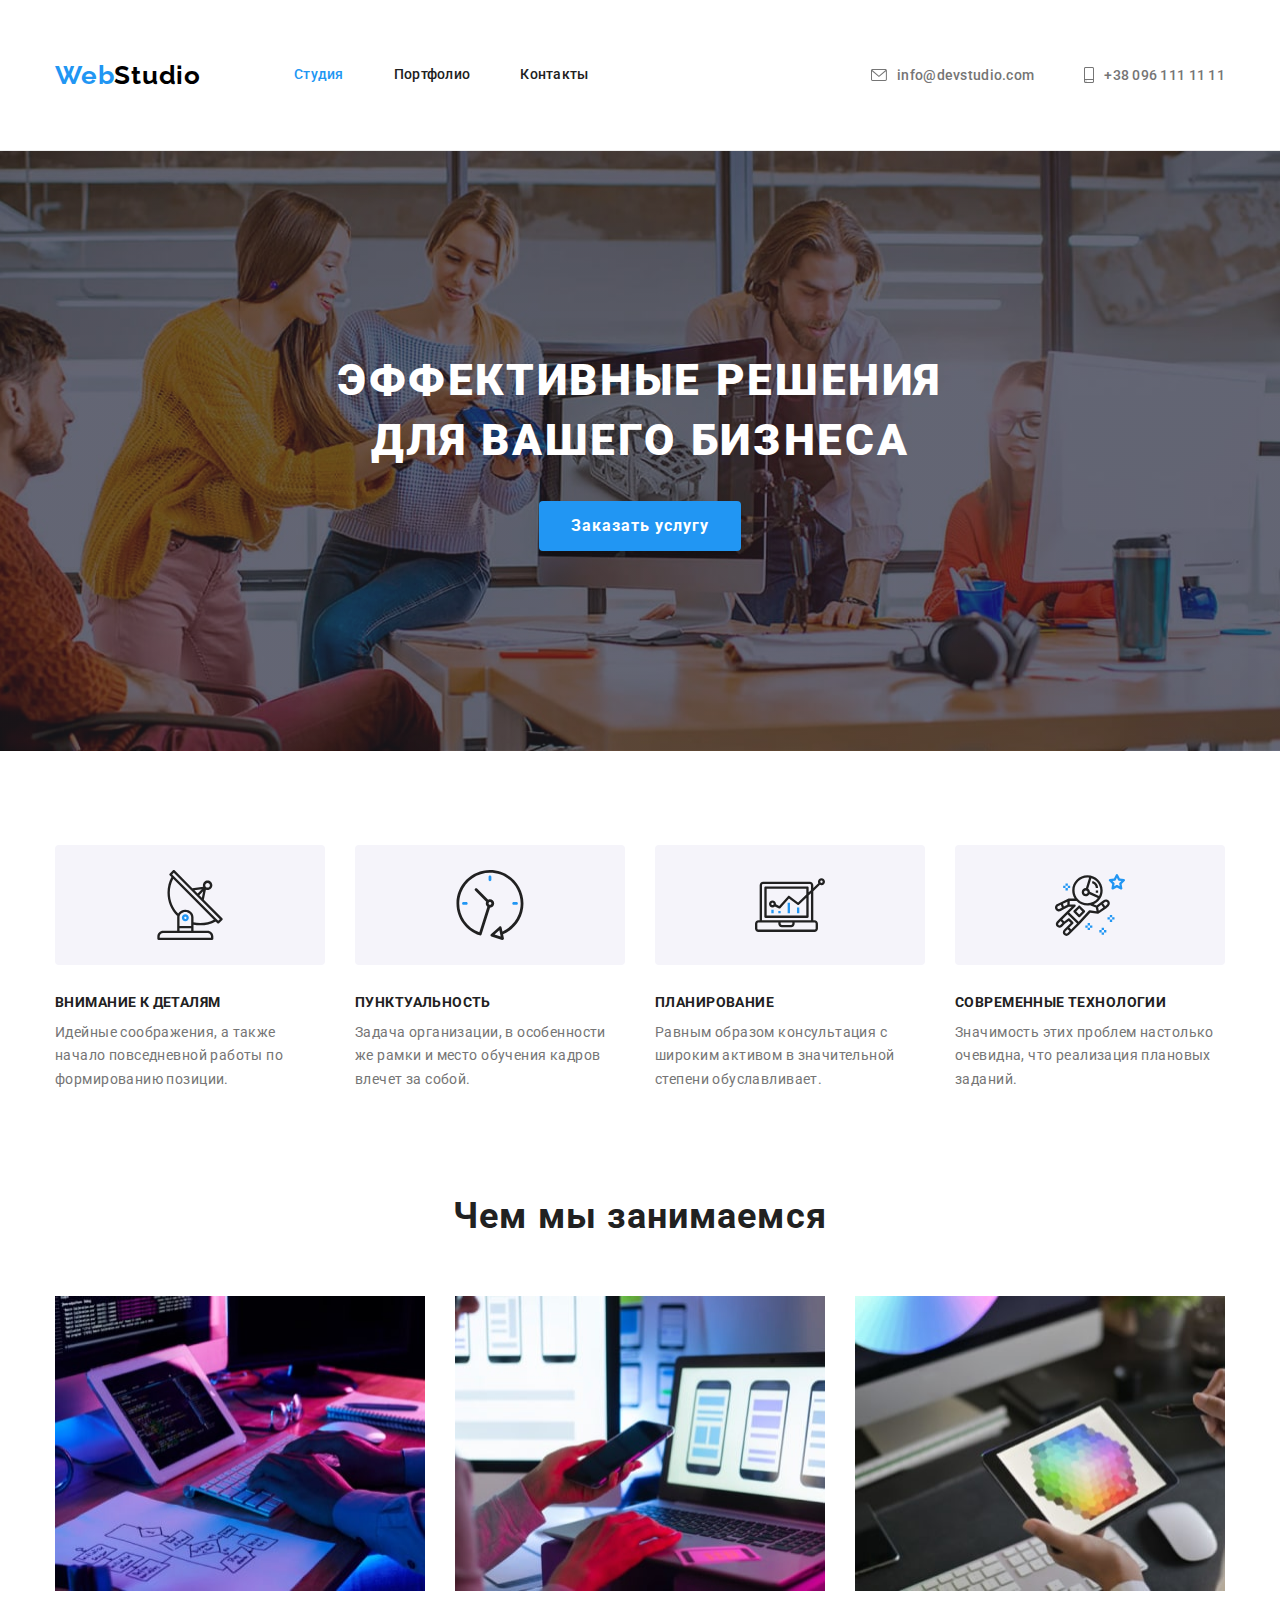
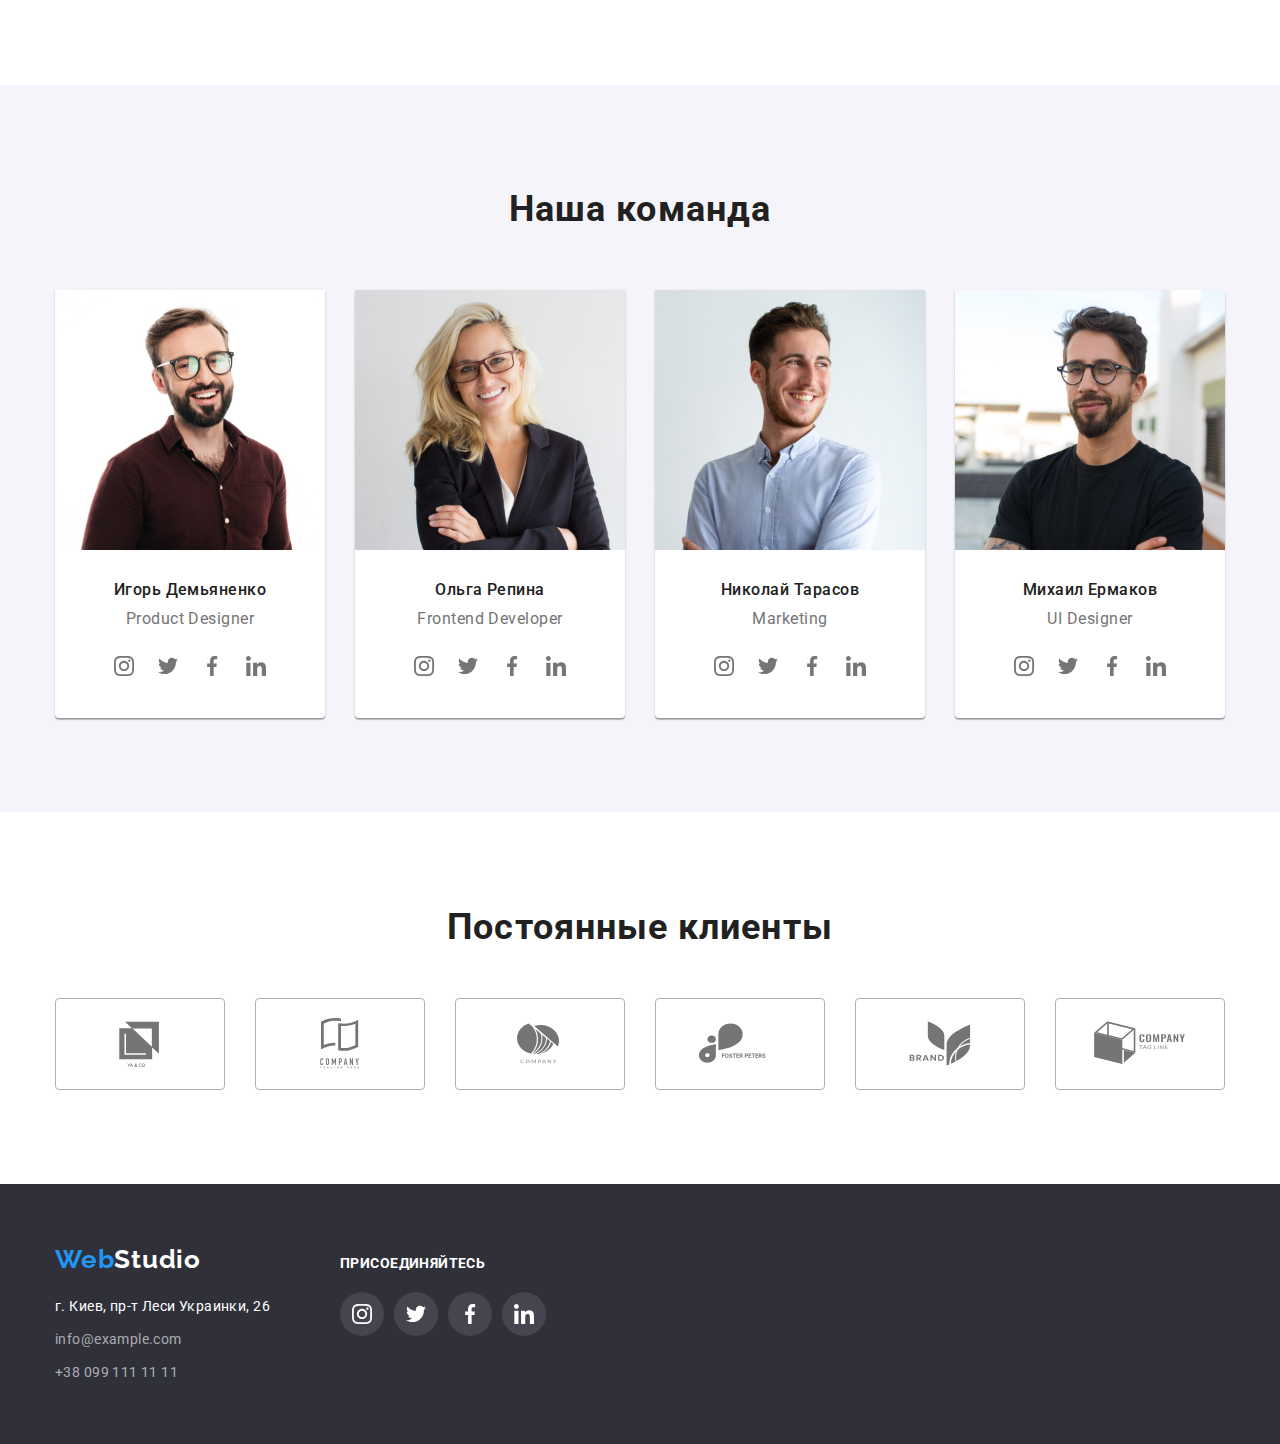
==== commit 4748648c: "Adds correct markup and styles for benefits section" ====
--- a/index.html
+++ b/index.html
@@ -72,36 +72,44 @@
           <h2 class="benefits-section-title visually-hidden">Наши преимущества</h2>
           <ul class="benefits-section-list list">
             <li class="benefits-section-item">
-              <svg class="benefits-section-item-icon" width="270" heigth="120">
-                <use href="./images/icons.svg#icon-antena"></use>
-              </svg>
+              <div class="thumb">
+                <svg class="benefits-section-item-icon" width="70" heigth="70">
+                  <use href="./images/icons.svg#icon-antenna"></use>
+                </svg>
+              </div>
               <h3 class="benefits-section-item-title">Внимание к деталям</h3>
               <p class="benefits-section-item-text">
                 Идейные соображения, а также начало повседневной работы по формированию позиции.
               </p>
             </li>
             <li class="benefits-section-item">
-              <svg class="benefits-section-item-icon" width="270" heigth="120">
-                <use href="./images/icons.svg#icon-clock"></use>
-              </svg>
+              <div class="thumb">
+                <svg class="benefits-section-item-icon" width="70" heigth="70">
+                  <use href="./images/icons.svg#icon-clock"></use>
+                </svg>
+              </div>
               <h3 class="benefits-section-item-title">Пунктуальность</h3>
               <p class="benefits-section-item-text">
                 Задача организации, в особенности же рамки и место обучения кадров влечет за собой.
               </p>
             </li>
             <li class="benefits-section-item">
-              <svg class="benefits-section-item-icon" width="270" heigth="120">
-                <use href="./images/icons.svg#icon-diagram"></use>
-              </svg>
+              <div class="thumb">
+                <svg class="benefits-section-item-icon" width="70" heigth="70">
+                  <use href="./images/icons.svg#icon-diagram"></use>
+                </svg>
+              </div>
               <h3 class="benefits-section-item-title">Планирование</h3>
               <p class="benefits-section-item-text">
                 Равным образом консультация с широким активом в значительной степени обуславливает.
               </p>
             </li>
             <li class="benefits-section-item">
-              <svg class="benefits-section-item-icon" width="270" heigth="120">
-                <use href="./images/icons.svg#icon-astronaut"></use>
-              </svg>
+              <div class="thumb">
+                <svg class="benefits-section-item-icon" width="70" heigth="70">
+                  <use href="./images/icons.svg#icon-astronaut"></use>
+                </svg>
+              </div>
               <h3 class="benefits-section-item-title">Современные технологии</h3>
               <p class="benefits-section-item-text">
                 Значимость этих проблем настолько очевидна, что реализация плановых заданий.
--- a/css/styles.css
+++ b/css/styles.css
@@ -228,7 +228,15 @@
   margin-left: var(--main-gap);
 }
 
-.benefits-section-item-icon {
+.benefits-section .thumb {
+  width: 270px;
+  height: 120px;
+  display: flex;
+  align-items: center;
+  justify-content: center;
+
+  background-color: #f5f4fa;
+  border-radius: 4px;
 }
 
 .benefits-section-item-title {
@@ -433,6 +441,7 @@
   padding-bottom: 60px;
 
   display: flex;
+  align-items: baseline;
 }
 
 .page-footer-address {
@@ -556,17 +565,19 @@
   padding: 6px 22px;
 }
 
-.active-button {
+/* .active-button {
   color: #ffffff;
   text-shadow: 0px 4px 4px rgba(0, 0, 0, 0.25);
   background-color: #2196f3;
-}
+} */
 
 .filters-button:hover,
 .filters-button:focus {
   color: #ffffff;
   text-shadow: 0px 4px 4px rgba(0, 0, 0, 0.25);
   background-color: var(--accent-color);
+  box-shadow: 0px 3px 1px rgba(0, 0, 0, 0.1), 0px 1px 2px rgba(0, 0, 0, 0.08),
+    0px 2px 2px rgba(0, 0, 0, 0.12);
 }
 
 /* ---Projects Section--- */
@@ -583,9 +594,14 @@
   flex-basis: calc(100% / 3 - 30px);
   margin-right: var(--main-gap);
   margin-bottom: 30px;
-  padding-bottom: 20px;
 
   background: #ffffff;
+}
+
+.project-item:hover,
+.project-item:focus {
+  box-shadow: 0px 1px 1px rgba(0, 0, 0, 0.12), 0px 4px 4px rgba(0, 0, 0, 0.06),
+    1px 4px 6px rgba(0, 0, 0, 0.16);
 }
 
 .project-preview {
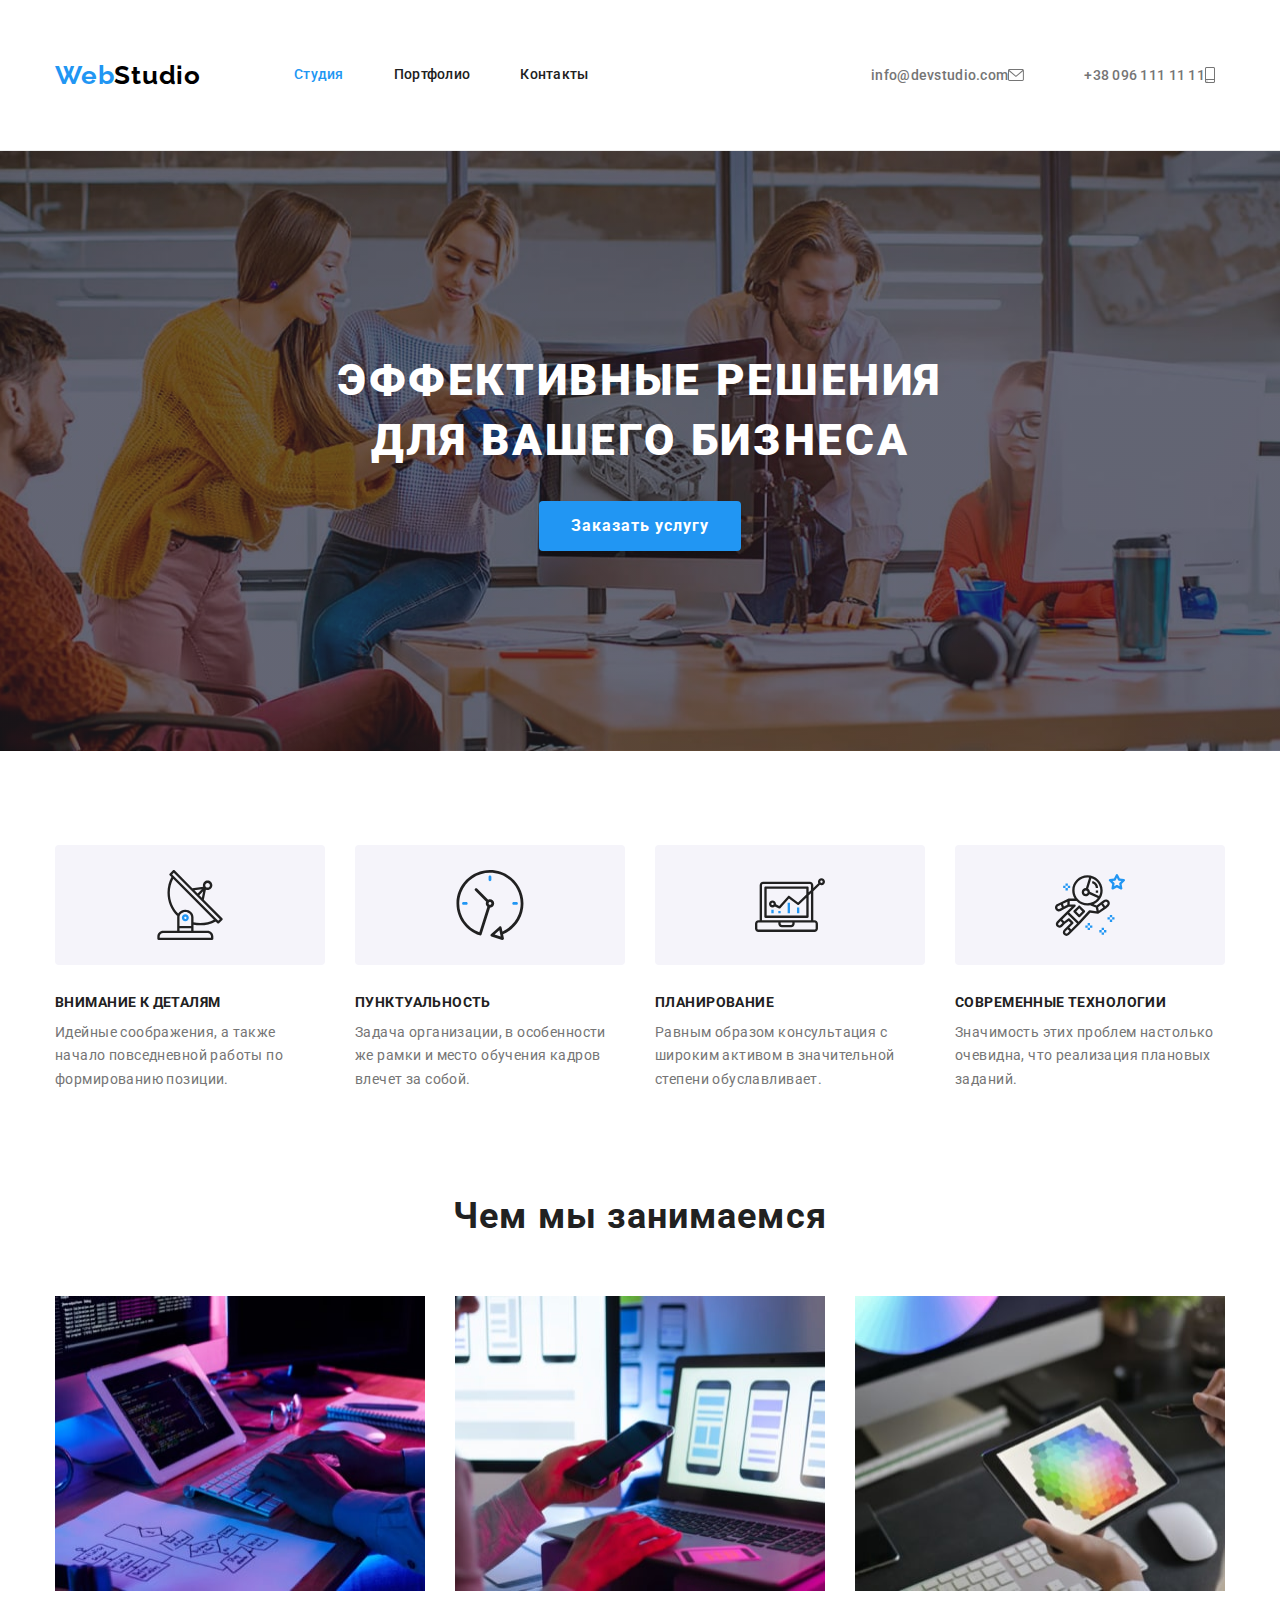
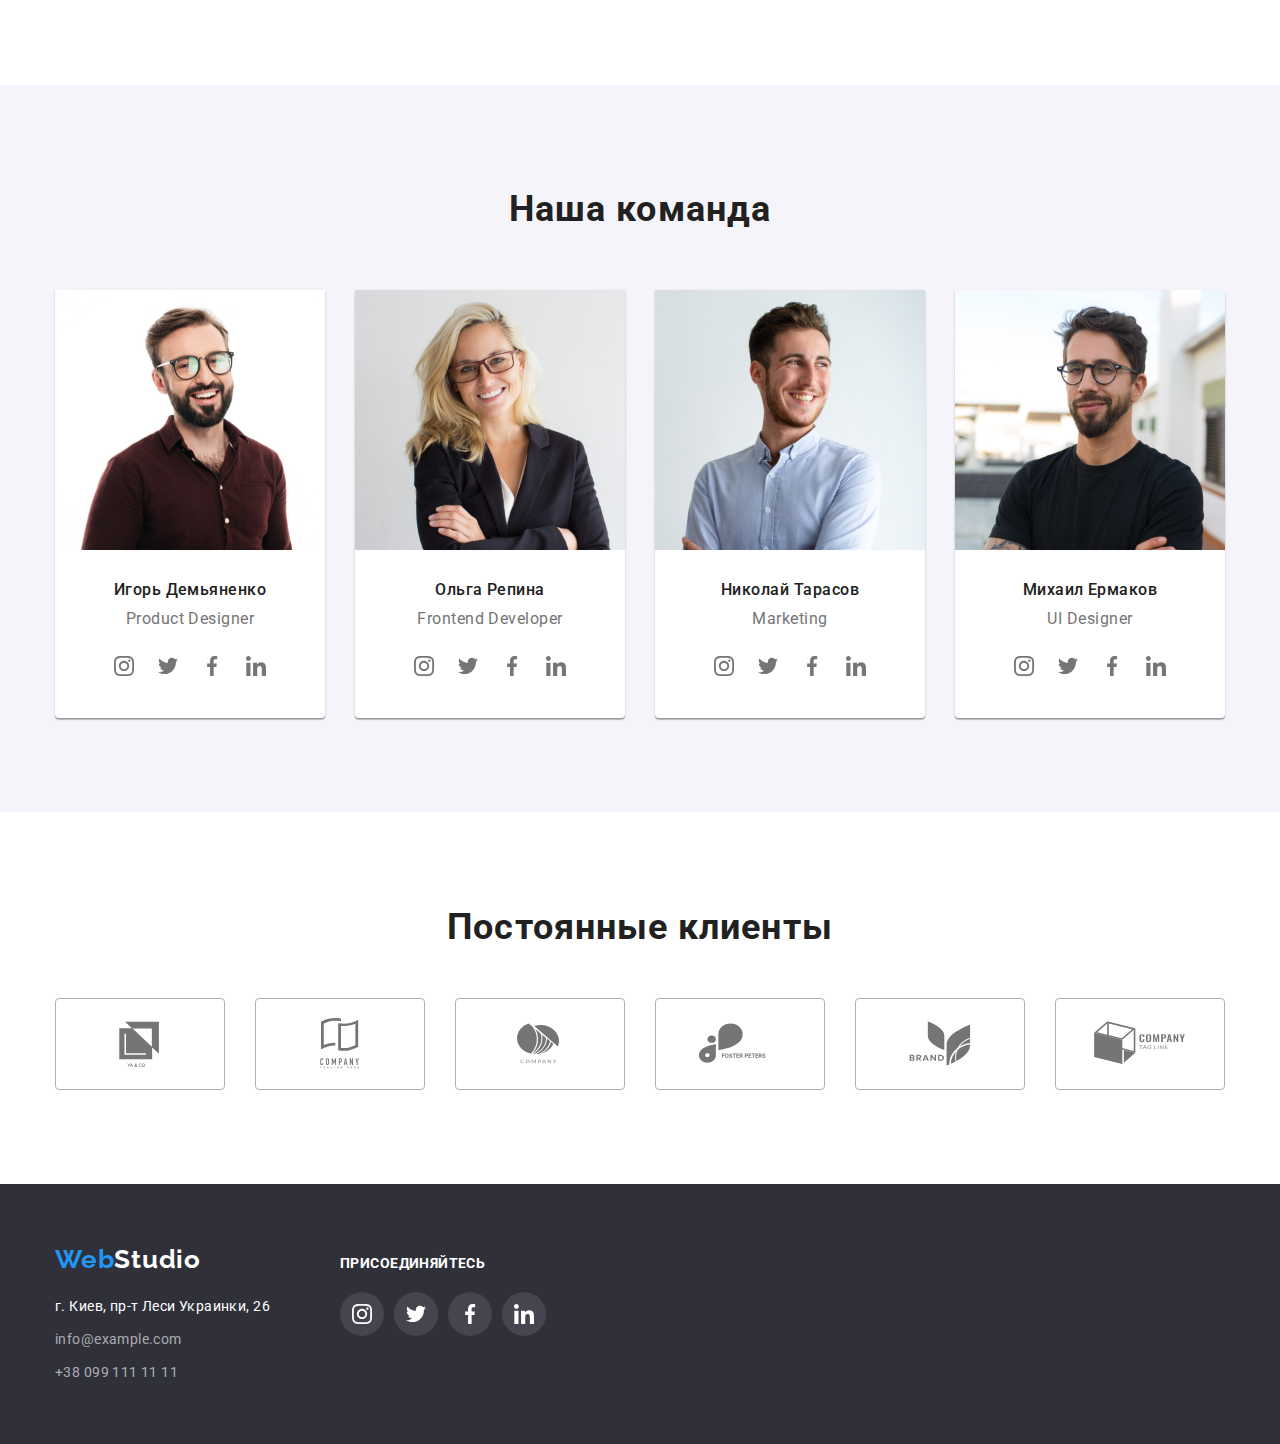
==== commit 4dac4a42: "Update index.html" ====
--- a/index.html
+++ b/index.html
@@ -42,15 +42,15 @@
         </nav>
         <ul class="page-header-contacts-list list">
           <li class="page-header-contacts-item">
-            <a class="page-header-contacts-item-link link" href="mailto:info@devstudio.com">
+            <a class="page-header-contacts-item-link link" href="mailto:info@devstudio.com">info@devstudio.com
               <svg class="mail-icon" width="16" heigth="12">
-                <use href="./images/icons.svg#icon-envelope"></use></svg>info@devstudio.com
+                <use href="./images/icons.svg#icon-envelope"></use></svg>
             </a>
           </li>
           <li class="page-header-contacts-item">
             <a class="page-header-contacts-item-link link" href="tel:+380961111111"
-              ><svg class="phone-icon" width="10" heigth="16">
-                <use href="./images/icons.svg#icon-smartphone"></use></svg>+38 096 111 11 11
+              >+38 096 111 11 11<svg class="phone-icon" width="10" heigth="16">
+                <use href="./images/icons.svg#icon-smartphone"></use></svg>
             </a>
           </li>
         </ul>
--- a/css/styles.css
+++ b/css/styles.css
@@ -57,8 +57,6 @@
   padding-left: 15px;
   padding-right: 15px;
   margin: 0 auto;
-
-  /* outline: 1px solid teal; */
 }
 
 .page-logo {
@@ -311,6 +309,10 @@
   margin-top: 50px;
 }
 
+.team-section-person + .team-section-person {
+  margin-left: var(--main-gap);
+}
+
 .team-section-person {
   background: #ffffff;
   box-shadow: 0px 1px 3px rgba(0, 0, 0, 0.12), 0px 1px 1px rgba(0, 0, 0, 0.14),
@@ -323,10 +325,6 @@
   display: block;
 }
 
-.team-section-person + .team-section-person {
-  margin-left: var(--main-gap);
-}
-
 .team-section-person-name {
   font-weight: 500;
   font-size: 16px;
@@ -357,10 +355,6 @@
 .eam-section-person-social-item:not(:last-child) {
   margin-right: 10px;
 }
-
-/* .eam-section-person-social-item {
-  display: flex;
-} */
 
 .team-section-person-social-item-link {
   display: flex;
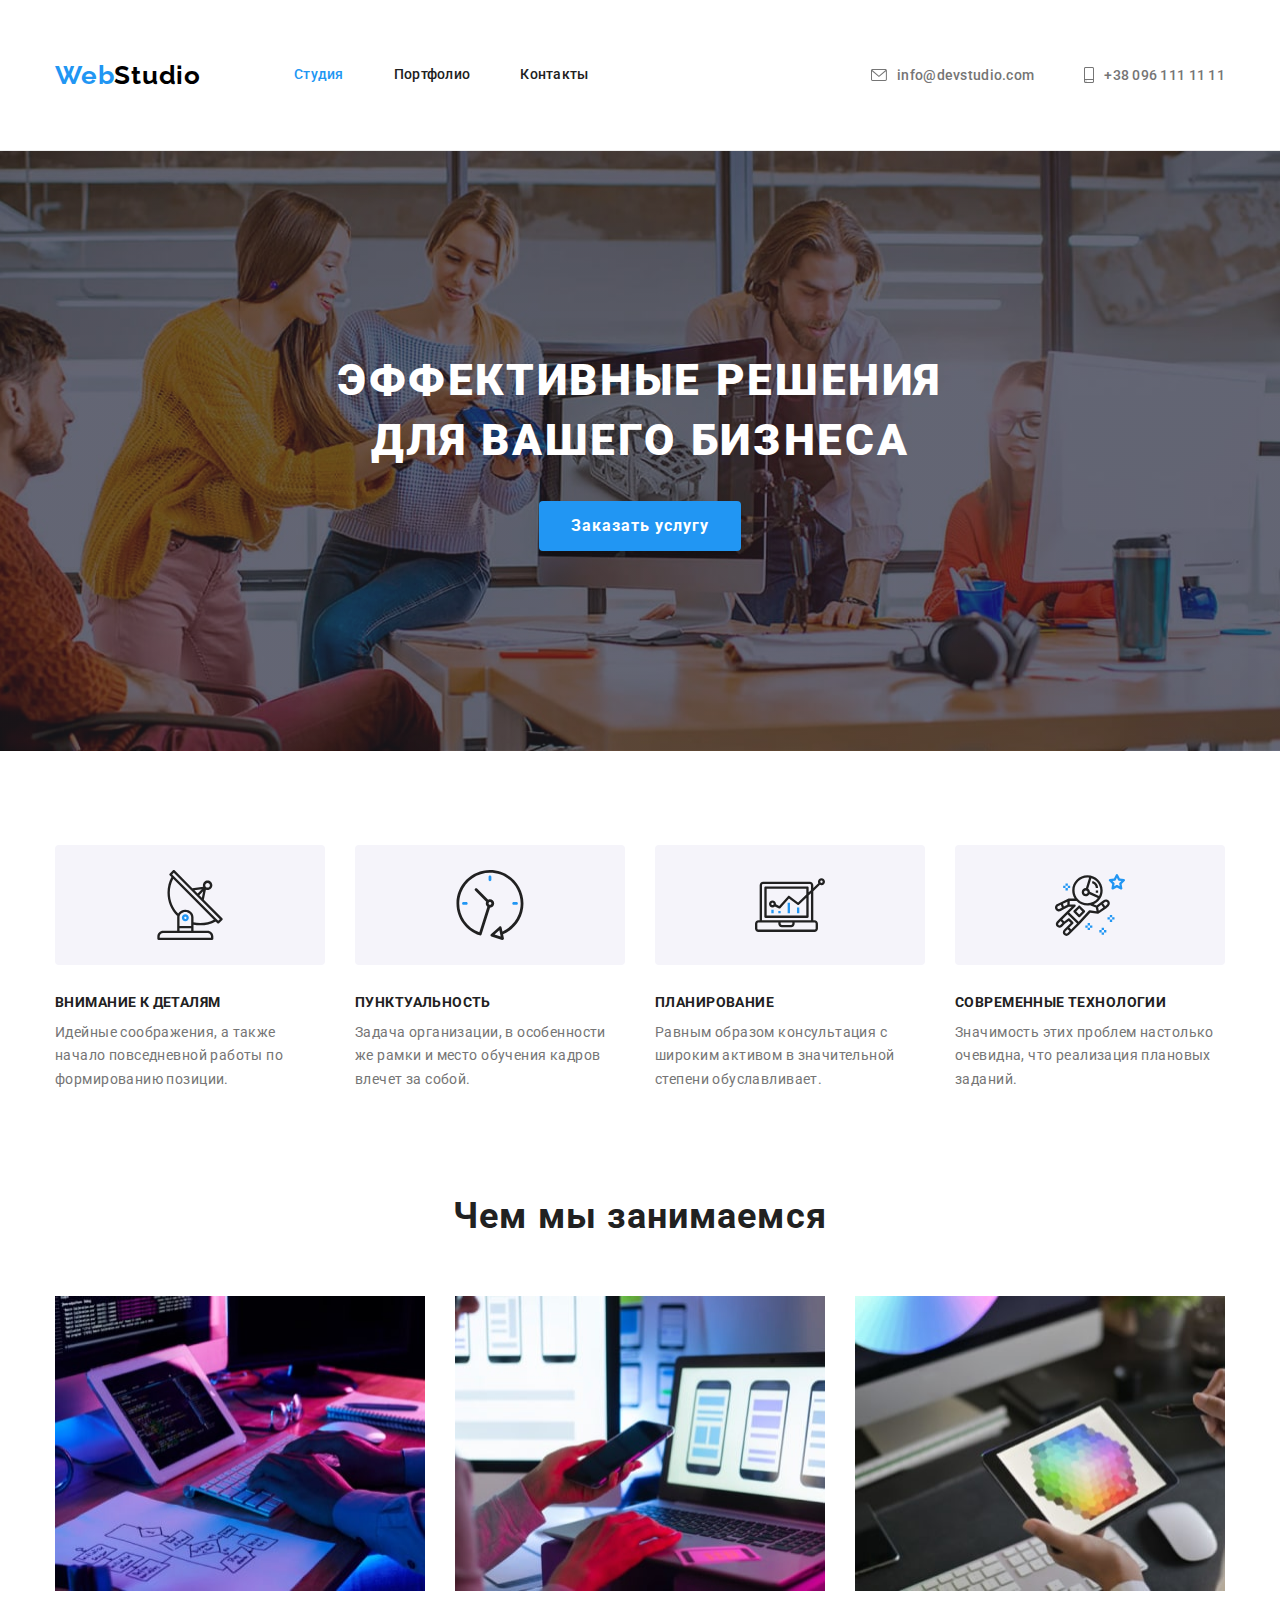
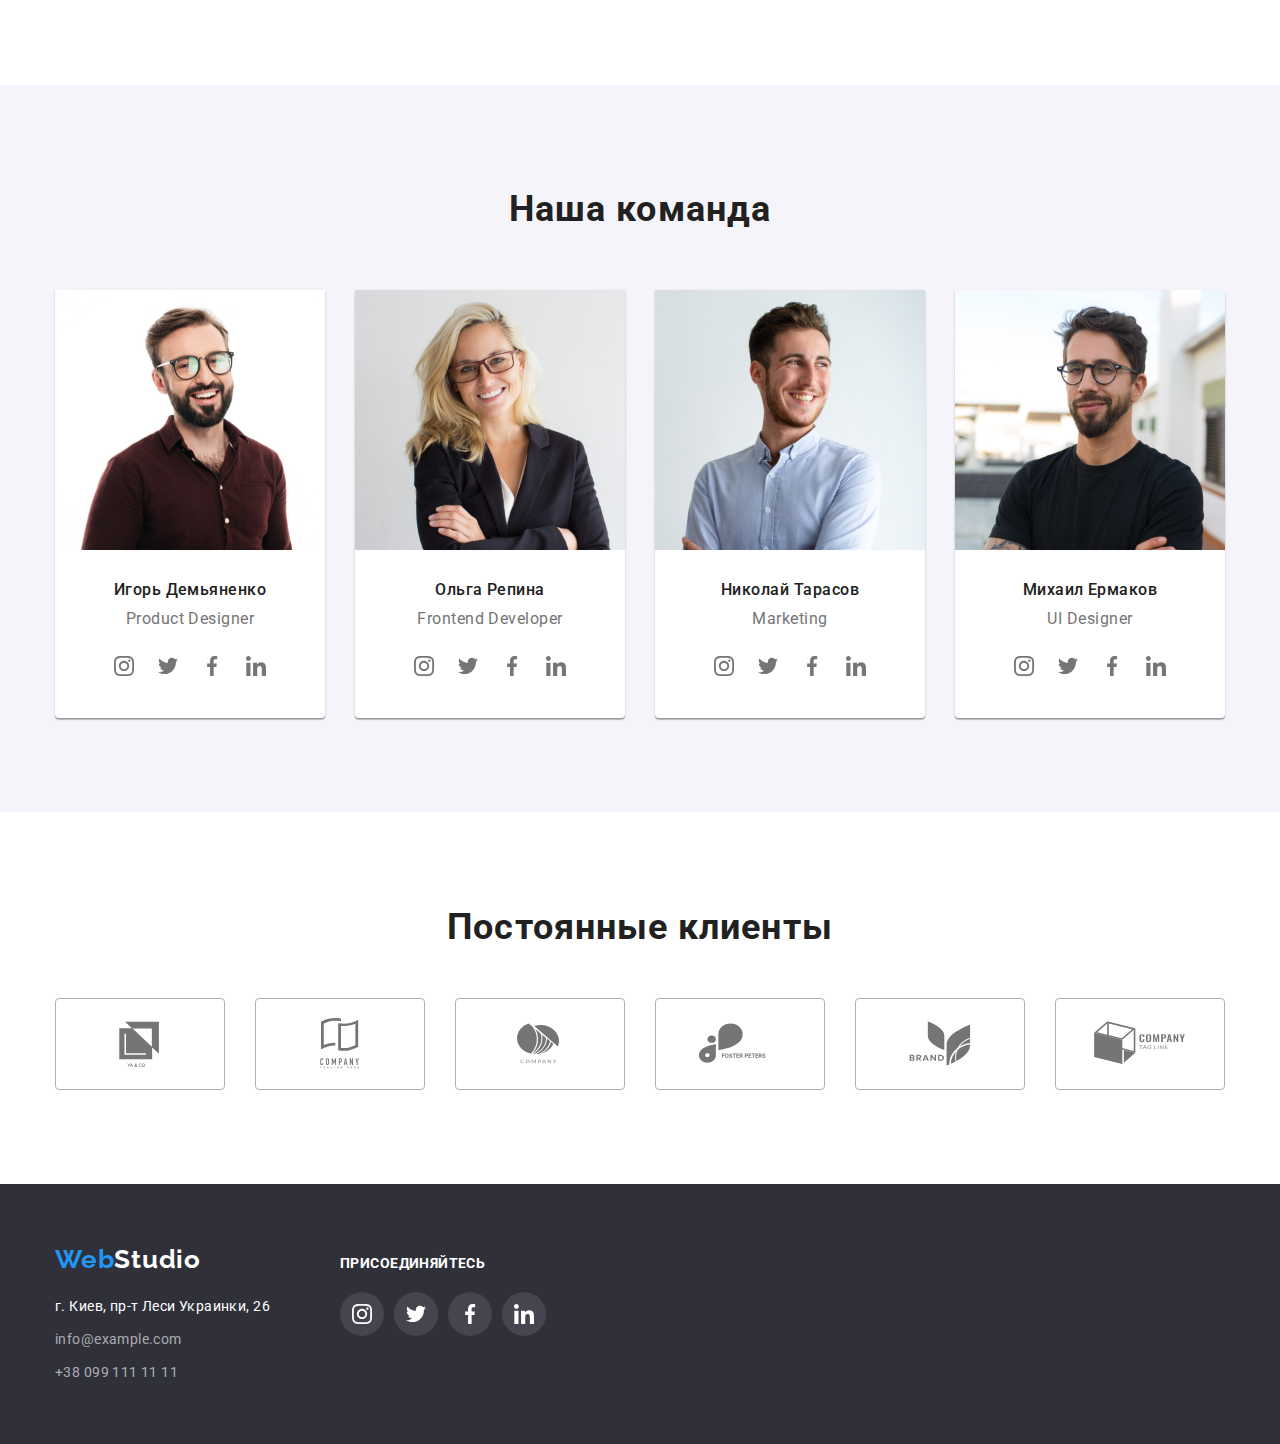
==== commit cc4ff0fc: "Update index.html" ====
--- a/index.html
+++ b/index.html
@@ -42,15 +42,15 @@
         </nav>
         <ul class="page-header-contacts-list list">
           <li class="page-header-contacts-item">
-            <a class="page-header-contacts-item-link link" href="mailto:info@devstudio.com">info@devstudio.com
+            <a class="page-header-contacts-item-link link" href="mailto:info@devstudio.com">
               <svg class="mail-icon" width="16" heigth="12">
-                <use href="./images/icons.svg#icon-envelope"></use></svg>
+                <use href="./images/icons.svg#icon-envelope"></use></svg>info@devstudio.com
             </a>
           </li>
           <li class="page-header-contacts-item">
             <a class="page-header-contacts-item-link link" href="tel:+380961111111"
-              >+38 096 111 11 11<svg class="phone-icon" width="10" heigth="16">
-                <use href="./images/icons.svg#icon-smartphone"></use></svg>
+              ><svg class="phone-icon" width="10" heigth="16">
+                <use href="./images/icons.svg#icon-smartphone"></use></svg>+38 096 111 11 11
             </a>
           </li>
         </ul>
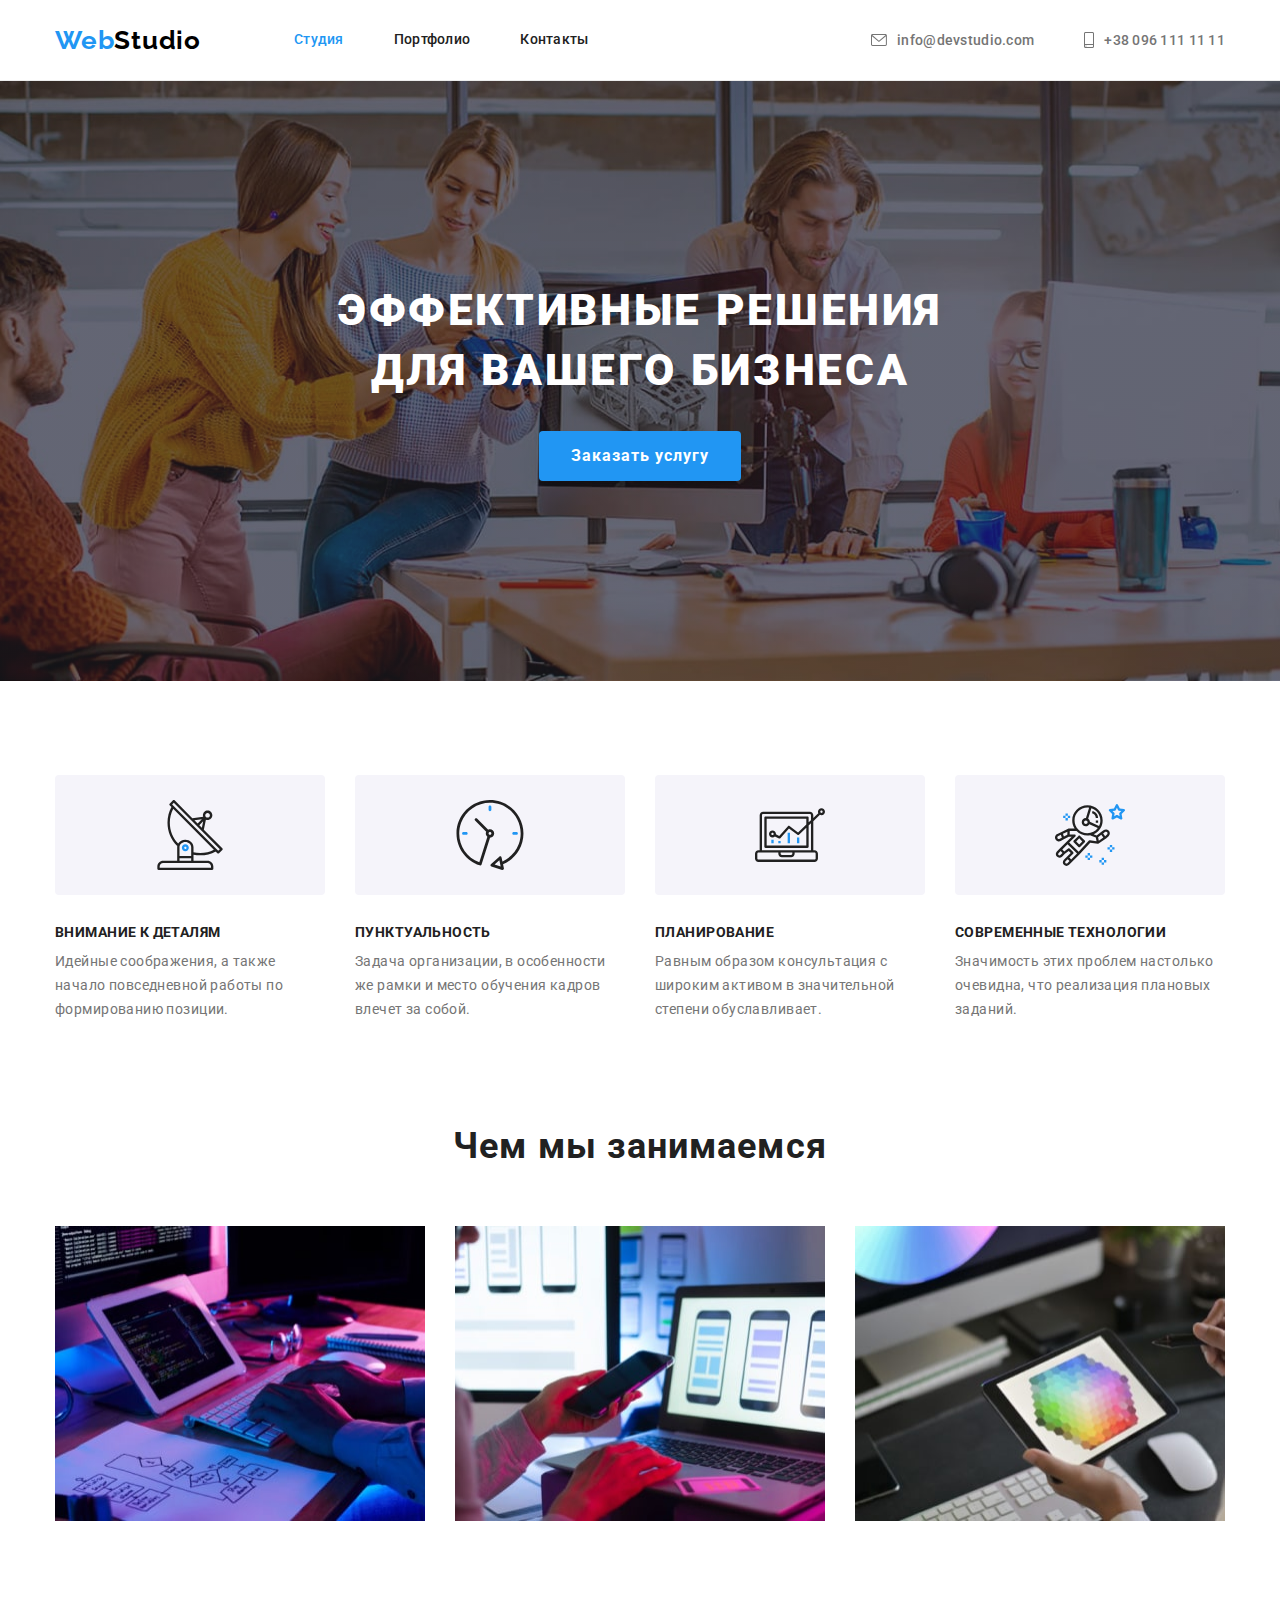
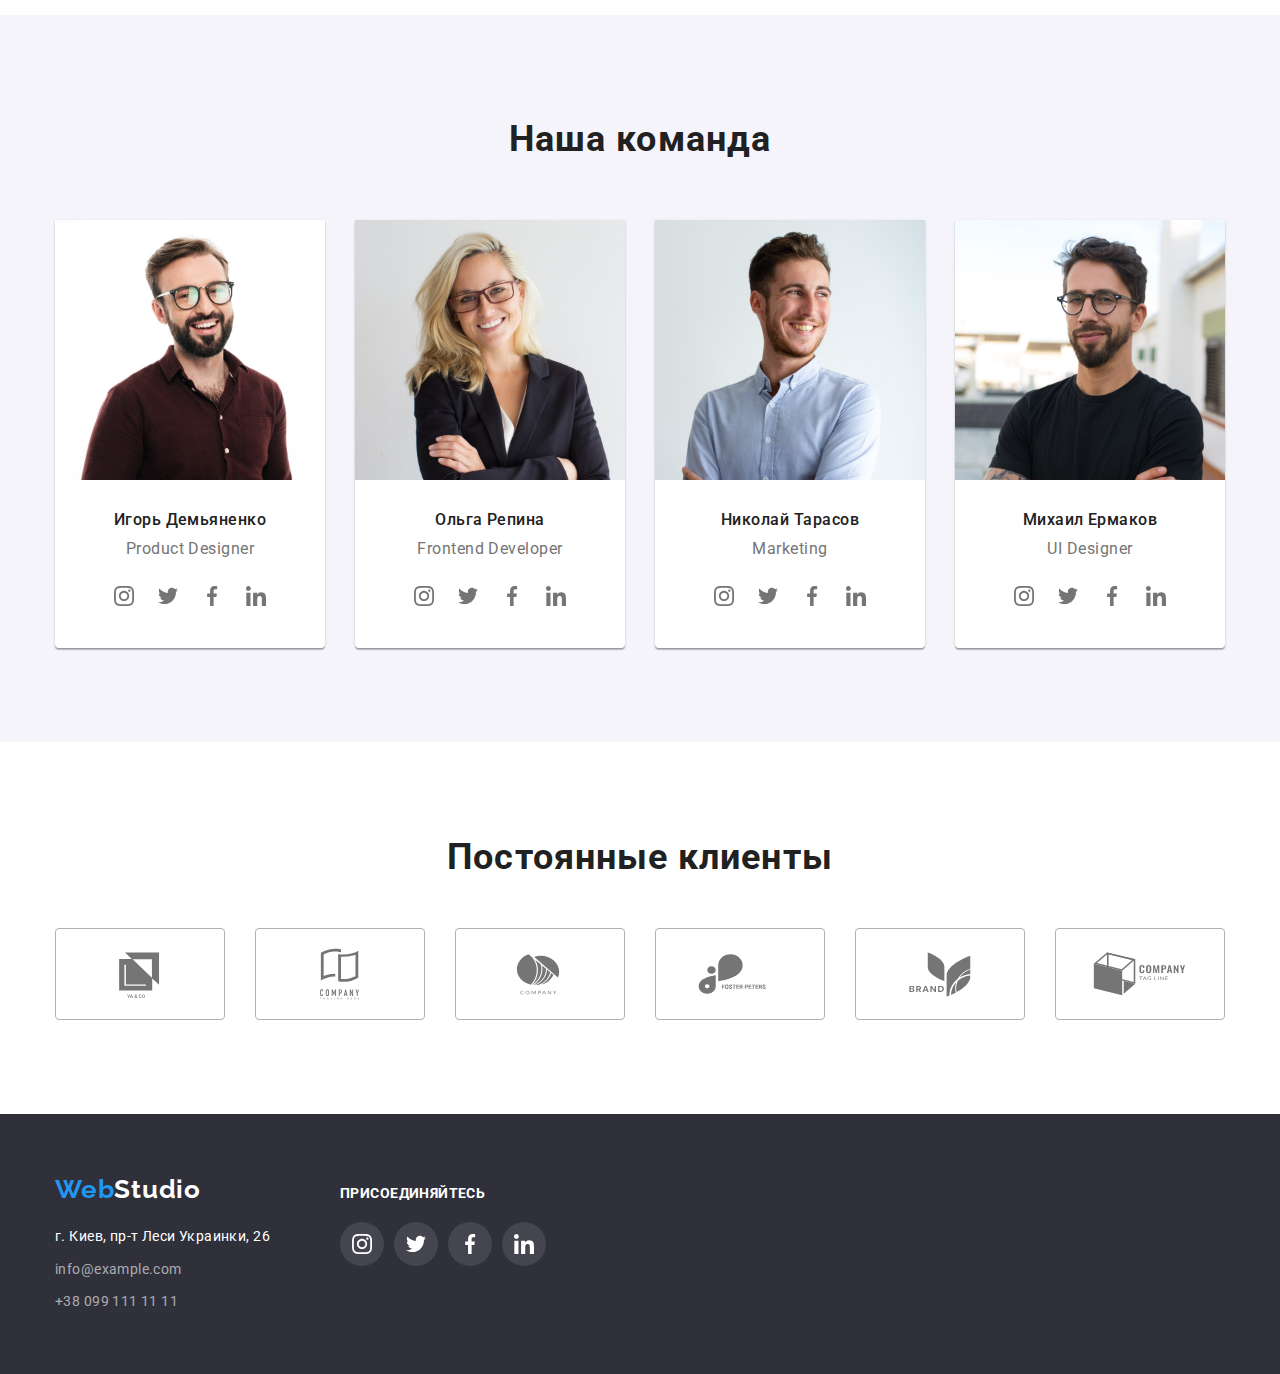
==== commit 93d0410e: "Adds fixes for height svg attribute" ====
--- a/index.html
+++ b/index.html
@@ -43,13 +43,13 @@
         <ul class="page-header-contacts-list list">
           <li class="page-header-contacts-item">
             <a class="page-header-contacts-item-link link" href="mailto:info@devstudio.com">
-              <svg class="mail-icon" width="16" heigth="12">
+              <svg class="mail-icon" width="16" height="12">
                 <use href="./images/icons.svg#icon-envelope"></use></svg>info@devstudio.com
             </a>
           </li>
           <li class="page-header-contacts-item">
             <a class="page-header-contacts-item-link link" href="tel:+380961111111"
-              ><svg class="phone-icon" width="10" heigth="16">
+              ><svg class="phone-icon" width="10" height="16">
                 <use href="./images/icons.svg#icon-smartphone"></use></svg>+38 096 111 11 11
             </a>
           </li>
@@ -73,7 +73,7 @@
           <ul class="benefits-section-list list">
             <li class="benefits-section-item">
               <div class="thumb">
-                <svg class="benefits-section-item-icon" width="70" heigth="70">
+                <svg class="benefits-section-item-icon" width="70" height="70">
                   <use href="./images/icons.svg#icon-antenna"></use>
                 </svg>
               </div>
@@ -84,7 +84,7 @@
             </li>
             <li class="benefits-section-item">
               <div class="thumb">
-                <svg class="benefits-section-item-icon" width="70" heigth="70">
+                <svg class="benefits-section-item-icon" width="70" height="70">
                   <use href="./images/icons.svg#icon-clock"></use>
                 </svg>
               </div>
@@ -95,7 +95,7 @@
             </li>
             <li class="benefits-section-item">
               <div class="thumb">
-                <svg class="benefits-section-item-icon" width="70" heigth="70">
+                <svg class="benefits-section-item-icon" width="70" height="70">
                   <use href="./images/icons.svg#icon-diagram"></use>
                 </svg>
               </div>
@@ -106,7 +106,7 @@
             </li>
             <li class="benefits-section-item">
               <div class="thumb">
-                <svg class="benefits-section-item-icon" width="70" heigth="70">
+                <svg class="benefits-section-item-icon" width="70" height="70">
                   <use href="./images/icons.svg#icon-astronaut"></use>
                 </svg>
               </div>
@@ -286,32 +286,32 @@
           <h2 class="clients-section-title">Постоянные клиенты</h2>
           <ul class="clients-section-list list">
             <li class="clients-section-item">
-              <a class="client-section-item-link link" href=""><svg class="clients-section-item-icon" width="106" heigth="60">
+              <a class="client-section-item-link link" href=""><svg class="clients-section-item-icon" width="106" height="60">
                 <use href="./images/icons.svg#icon-client-1"></use>
               </svg></a>
             </li>
             <li class="clients-section-item">
-              <a class="client-section-item-link link" href=""><svg class="clients-section-item-icon" width="106" heigth="60">
+              <a class="client-section-item-link link" href=""><svg class="clients-section-item-icon" width="106" height="60">
                 <use href="./images/icons.svg#icon-client-2"></use>
               </svg></a>
             </li>
             <li class="clients-section-item">
-              <a class="client-section-item-link link" href=""><svg class="clients-section-item-icon" width="106" heigth="60">
+              <a class="client-section-item-link link" href=""><svg class="clients-section-item-icon" width="106" height="60">
                 <use href="./images/icons.svg#icon-client-3"></use>
               </svg></a>
             </li>
             <li class="clients-section-item">
-              <a class="client-section-item-link link" href=""><svg class="clients-section-item-icon" width="106" heigth="60">
+              <a class="client-section-item-link link" href=""><svg class="clients-section-item-icon" width="106" height="60">
                 <use href="./images/icons.svg#icon-client-4"></use>
               </svg></a>
             </li>
             <li class="clients-section-item">
-              <a class="client-section-item-link link" href=""><svg class="clients-section-item-icon" width="106" heigth="60">
+              <a class="client-section-item-link link" href=""><svg class="clients-section-item-icon" width="106" height="60">
                 <use href="./images/icons.svg#icon-client-5"></use>
               </svg></a>
             </li>
             <li class="clients-section-item">
-              <a class="client-section-item-link link" href=""><svg class="clients-section-item-icon" width="106" heigth="60">
+              <a class="client-section-item-link link" href=""><svg class="clients-section-item-icon" width="106" height="60">
                 <use href="./images/icons.svg#icon-client-6"></use>
               </svg></a>
             </li>
--- a/css/styles.css
+++ b/css/styles.css
@@ -150,6 +150,7 @@
 .phone-icon {
   fill: currentColor;
   margin-right: 10px;
+  max-height: 100%;
 }
 
 .page-marker {
@@ -412,7 +413,7 @@
 }
 
 .client-section-item-link:hover,
-.client-section-item-link :focus {
+.client-section-item-link:focus {
   color: var(--accent-color);
   border: 1px solid var(--accent-color);
 }
